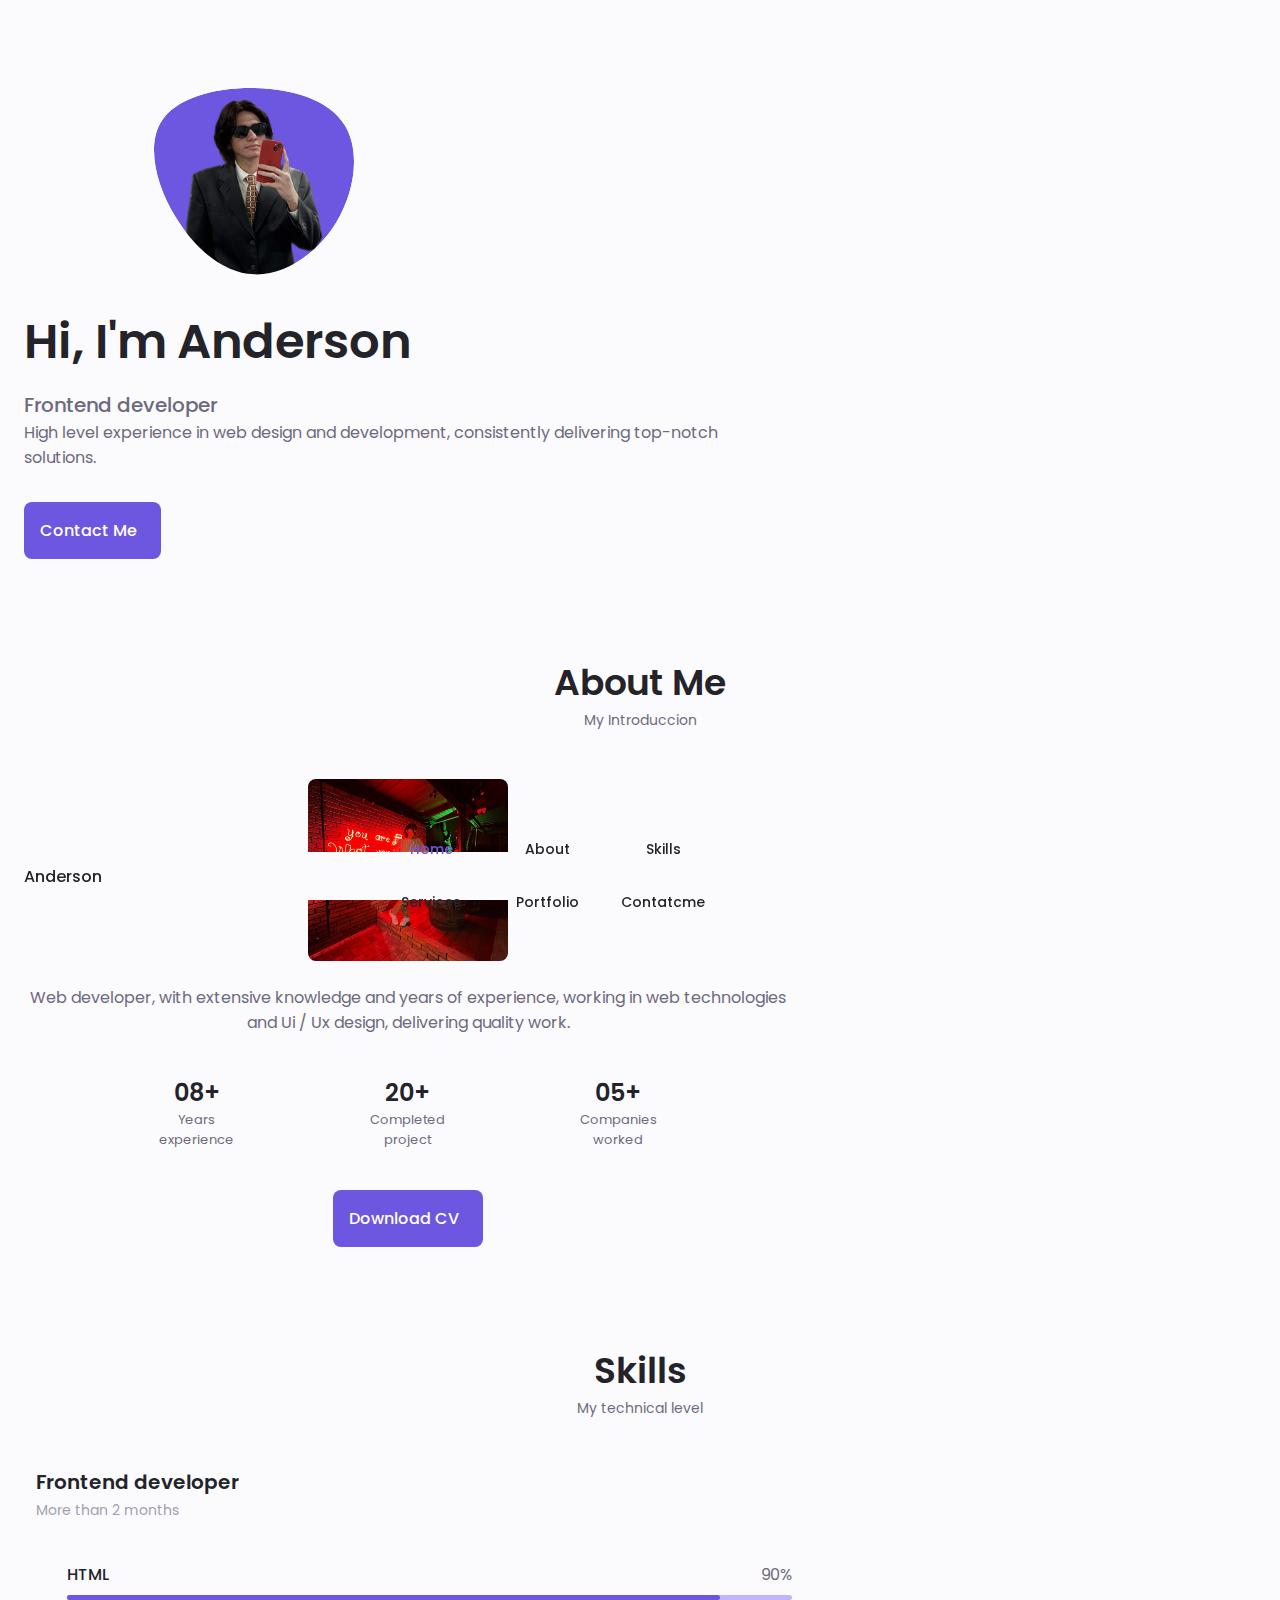
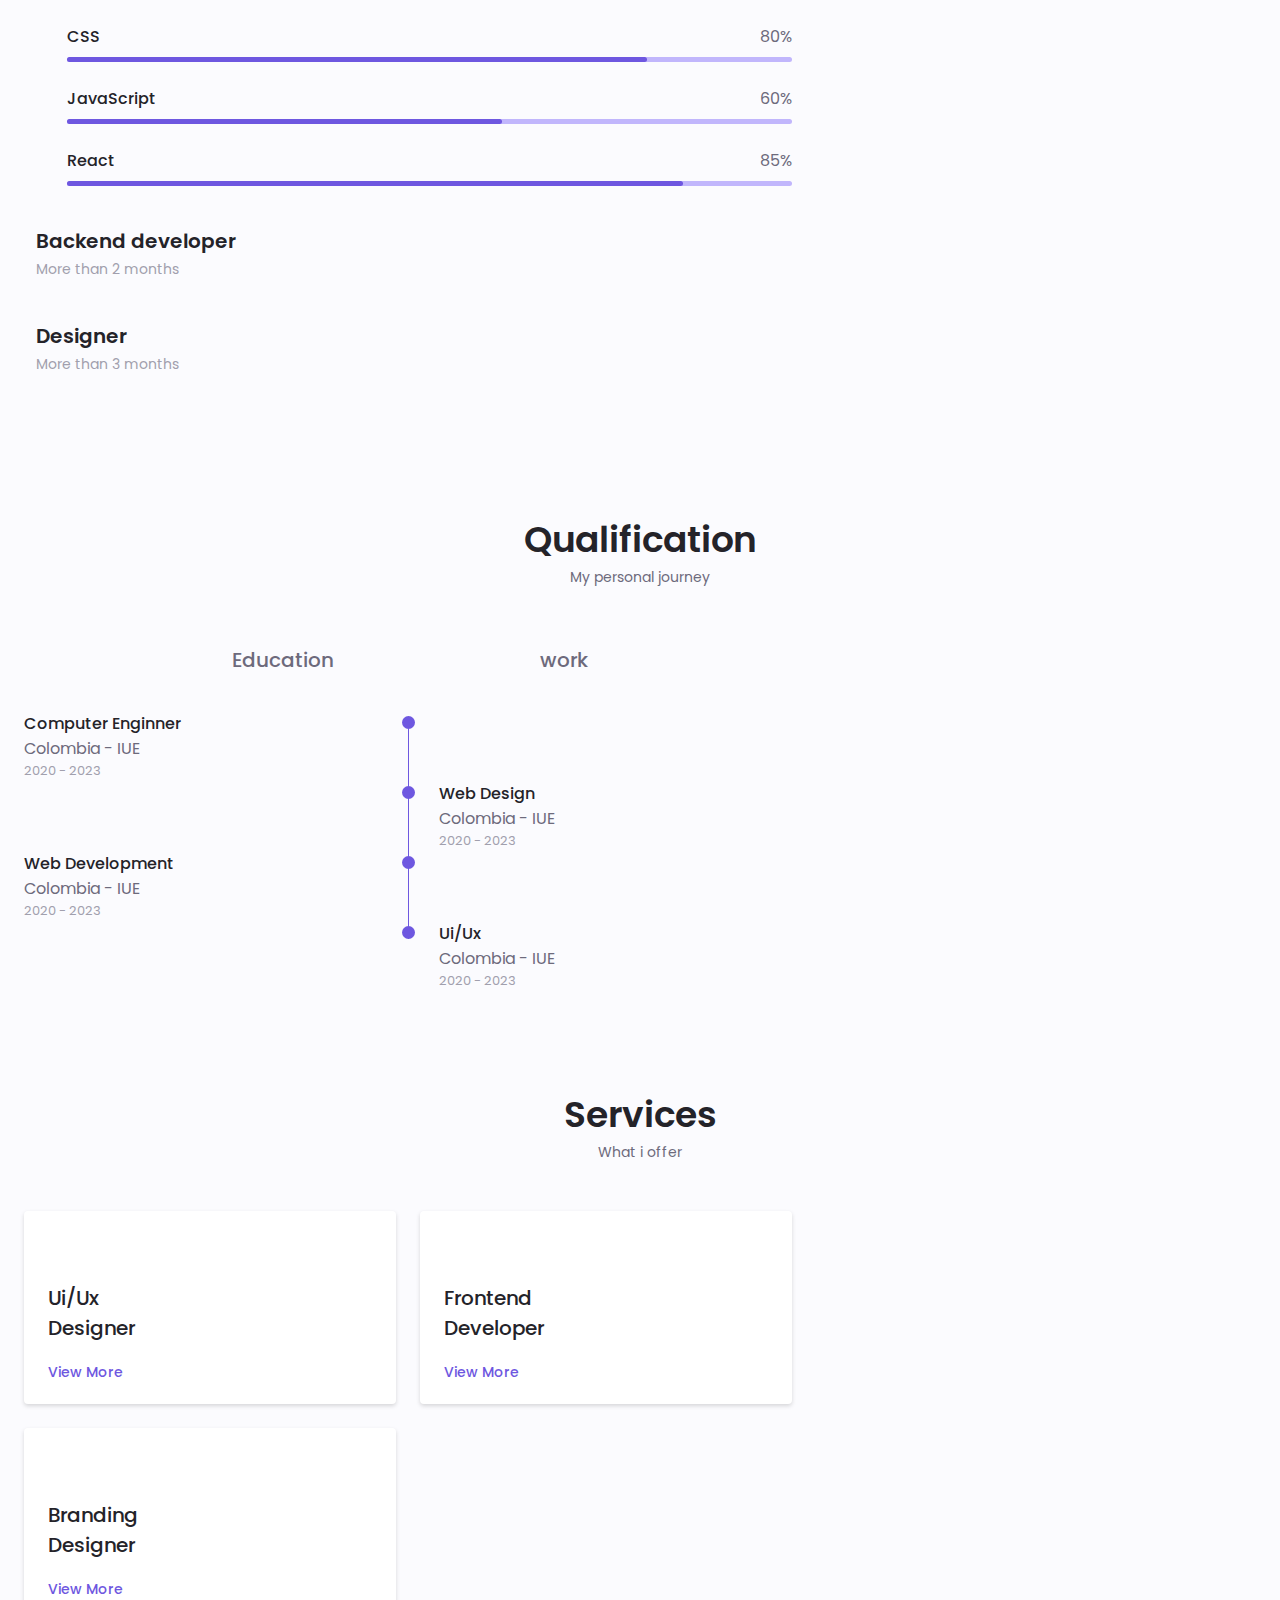
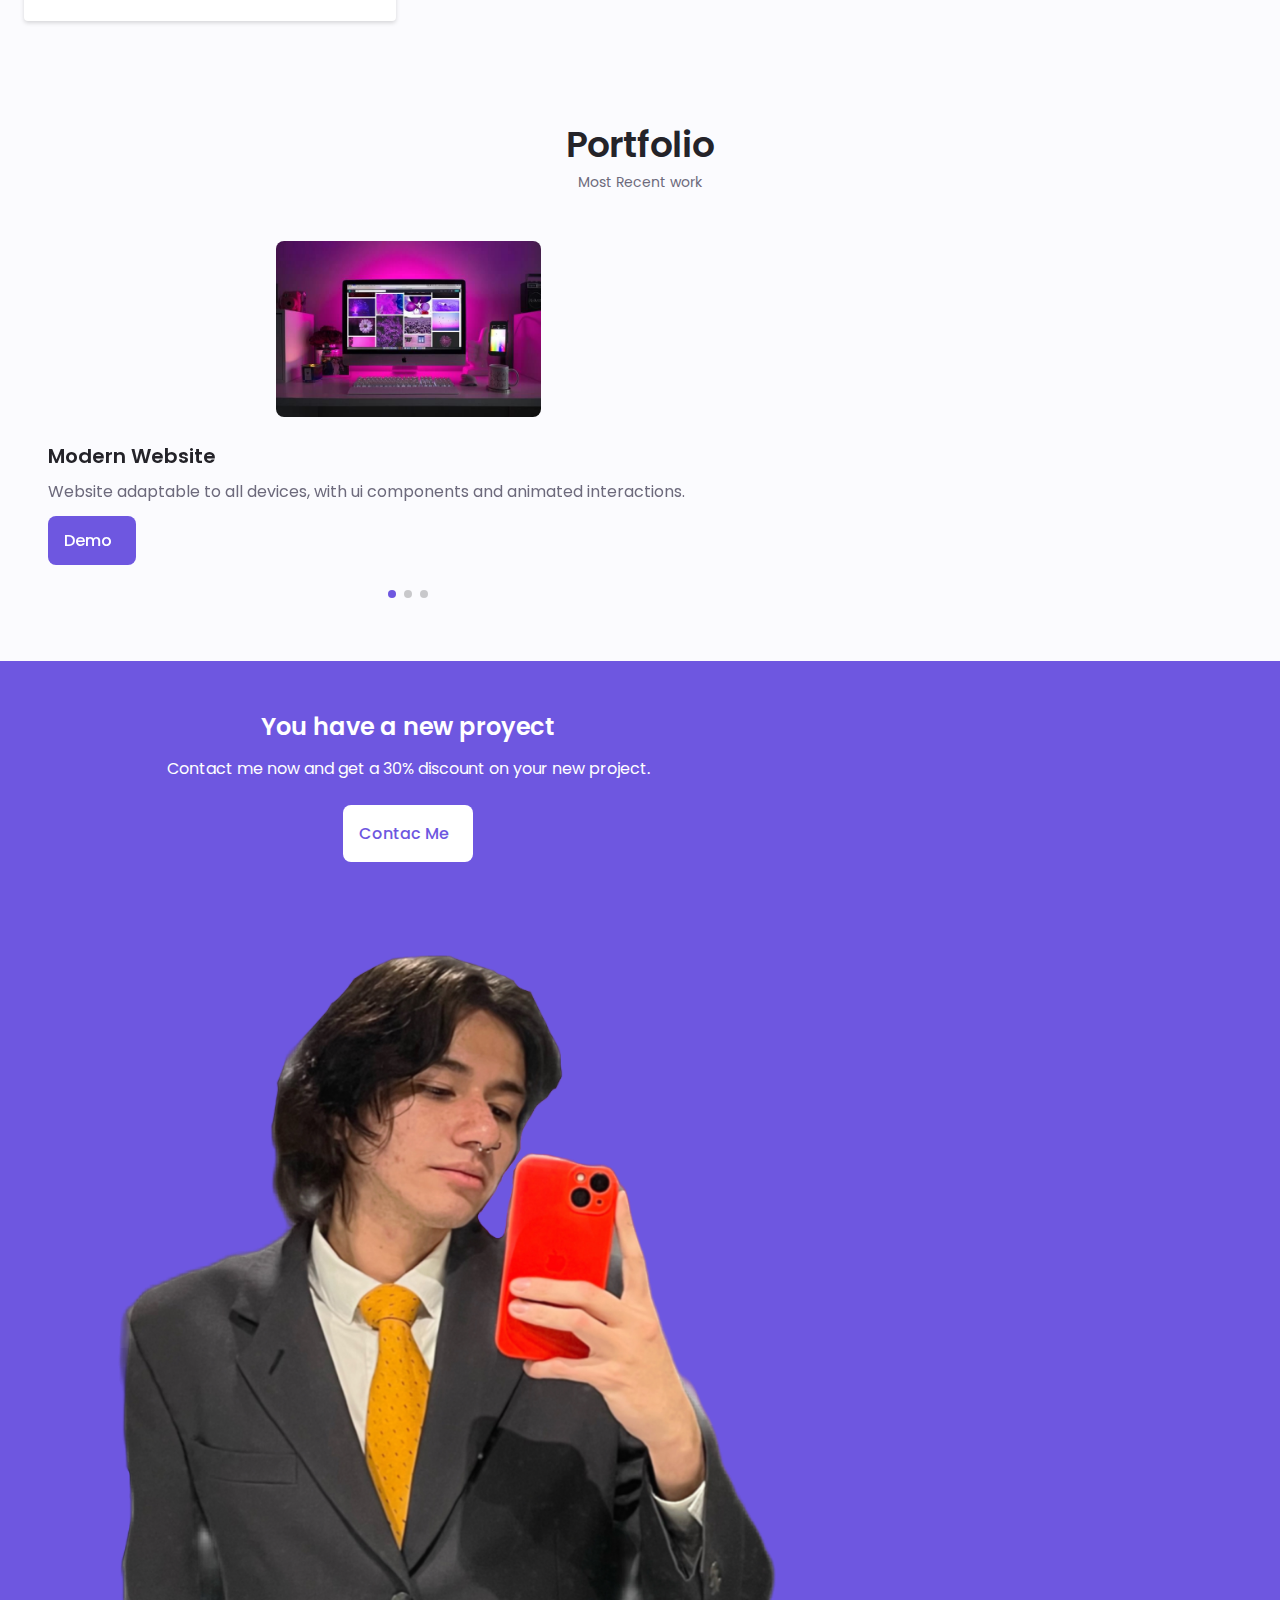
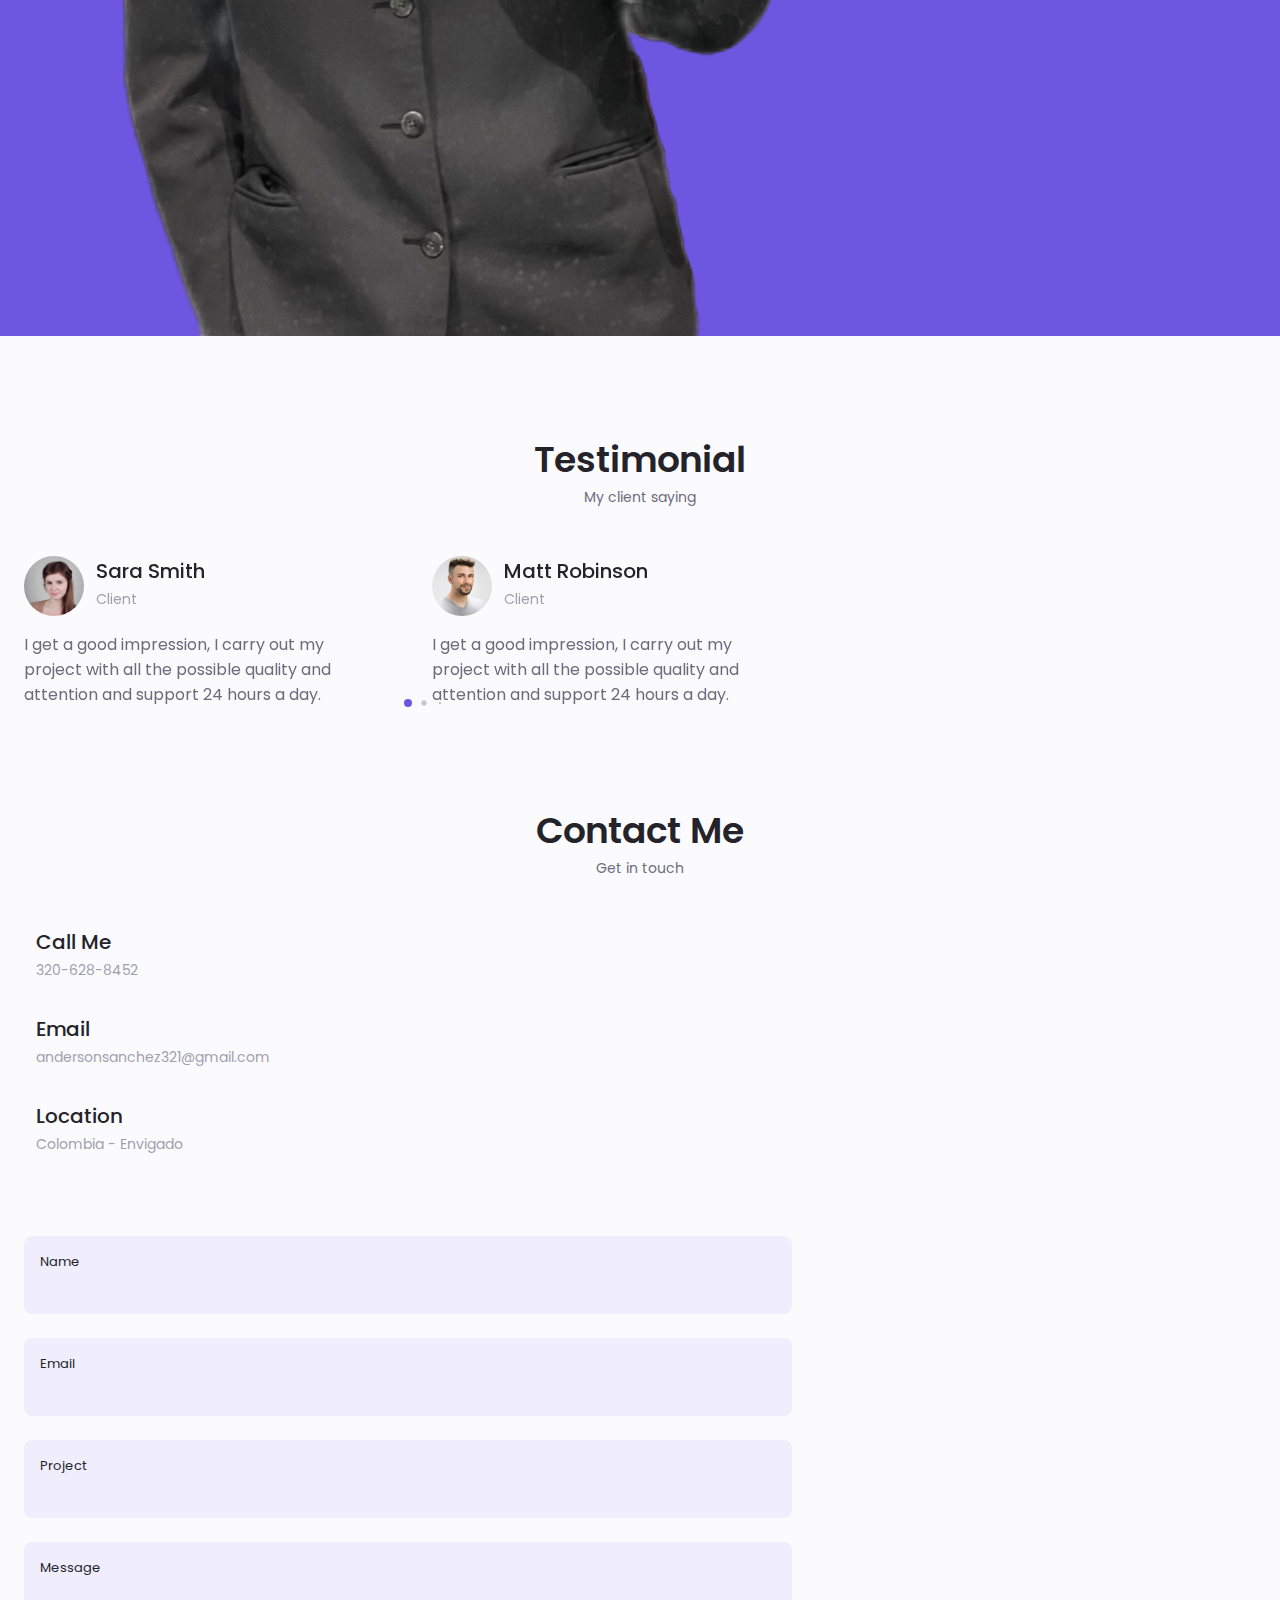
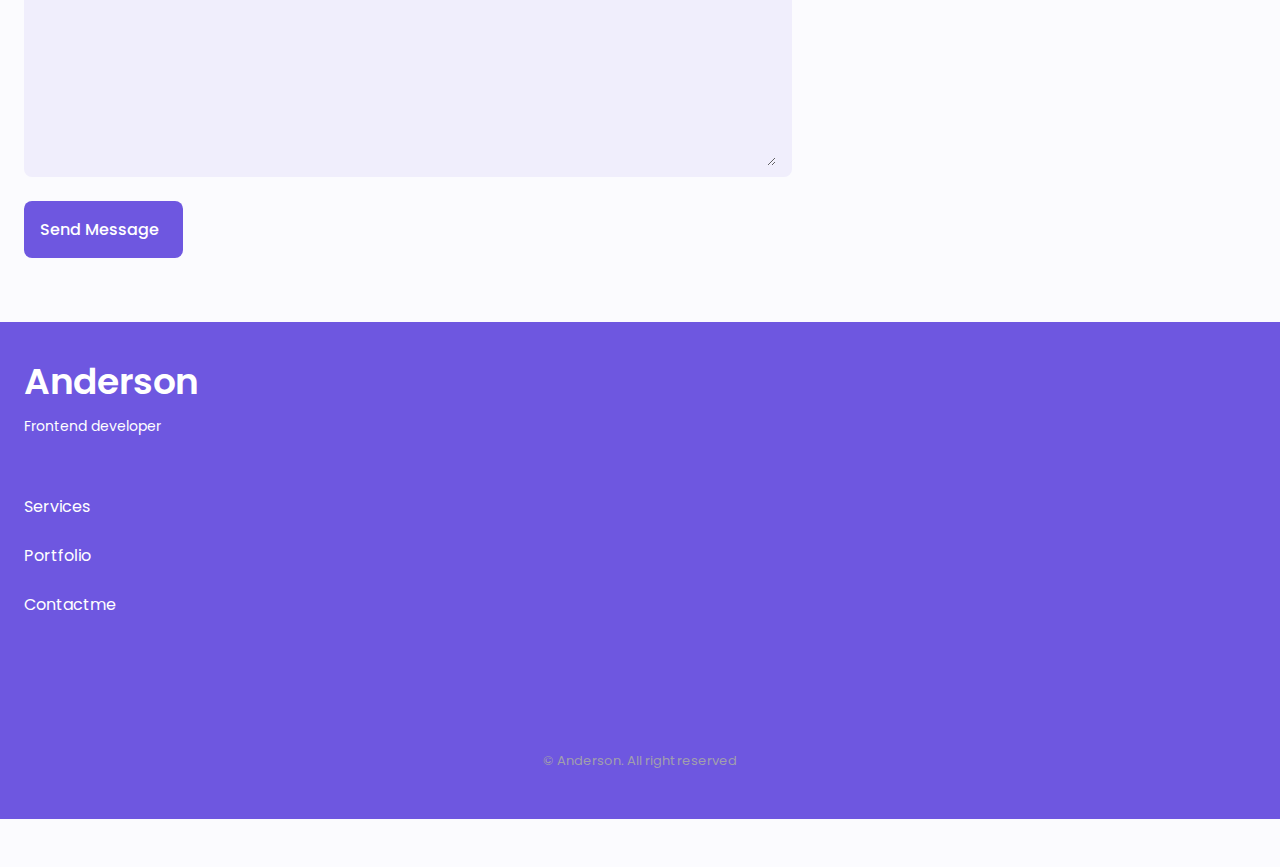
==== index.html @ c68b938e "Commit footer, scroll sections, background header" ====
<!DOCTYPE html>
    <html lang="en">
    <head>
        <meta charset="UTF-8">
        <meta name="viewport" content="width=device-width, initial-scale=1.0">

        <!--==================== UNICONS ====================-->
        <link rel="stylesheet" href="https://unicons.iconscout.com/release/v4.0.8/css/line.css">
        
        <!--==================== SWIPER CSS ====================-->
        <link rel="stylesheet" href="assets/css/swiper-bundle.min.css">
        
        <!--==================== CSS ====================-->
        <link rel="stylesheet" href="assets/css/styles.css">
 
        <title>Responsive Portfolio Website</title>
    </head>
    <body>
        <!--==================== HEADER ====================-->
        <header class="header" id="header">
             <nav class="nav container">
                <a href="#" class="nav__logo">Anderson</a>

                <div class="nav__menu" id="nav-menu">
                    <ul class="nav__list grid">
                        <li class="nav__item">
                            <a href="#home" class="nav__link active-link">
                                <i class="uil uil-estate nav__icon"></i> Home
                            </a>
                        </li>
                        <li class="nav__item">
                            <a href="#about" class="nav__link"> 
                                <i class="uil uil-user nav__icon"></i>About 
                            </a>
                        </li>
                        <li class="nav__item">
                            <a href="#skills" class="nav__link">
                                <i class="uil uil-file-alt nav__icon"></i>Skills
                            </a>
                        </li>
                        <li class="nav__item">
                            <a href="#services" class="nav__link">
                                <i class="uil uil-briefcase-alt nav__icon"></i>Services
                            </a>
                        </li>
                        <li class="nav__item">
                            <a href="#portfolio" class="nav__link">
                                <i class="uil uil-scenery nav__icon"></i> Portfolio 
                            </a>
                        </li>
                        <li class="nav__item">
                            <a href="#contact" class="nav__link">
                                <i class="uil uil-message nav__icon "></i> Contatcme
                            </a>
                        </li> 

                    </ul>
                    <i class="uil uil-times nav__close" id="nav-close"></i>
                </div>

                <div class="nav__btns">
                    <div class="nav__toggle" id="nav-toggle">
                        <i class="uil uil-apps"></i>
                    </div>
                </div>
             </nav>
        </header>

        <!--==================== MAIN ====================-->
        <main class="main">
            <!--==================== HOME ====================-->
            <section class="home section" id="home">
                <div class="home__container container grid">
                    <div class="home__content grid">
                        <div class="home__social">  
                            <a href="https://www.linkedin.com/" target="_blank" class="home__social-icon">
                                <i class="uil uil-linkedin-alt"></i>
                            </a>

                            <a href="https://dribbble.com/" target="_blank" class="home__social-icon">
                                <i class="uil uil-dribbble"></i>
                            </a>

                            <a href="https://github.com/" target="_blank" class="home__social-icon">
                                <i class="uil uil-github-alt"></i>
                            </a>

                        </div>

                        <div class="home__img">
                            <svg class="home__blob" viewBox="0 0 200 187" xmlns="http://www.w3.org/2000/svg" xmlns:xlink="http://www.w3.org/1999/xlink">
                                <mask id="mask0" mask-type="alpha">
                                    <path d="M190.312 36.4879C206.582 62.1187 201.309 102.826 182.328 134.186C163.346 165.547 
                                    130.807 187.559 100.226 186.353C69.6454 185.297 41.0228 161.023 21.7403 129.362C2.45775 
                                    97.8511 -7.48481 59.1033 6.67581 34.5279C20.9871 10.1032 59.7028 -0.149132 97.9666 
                                    0.00163737C136.23 0.303176 174.193 10.857 190.312 36.4879Z"/>
                                </mask>
                                <g mask="url(#mask0)">
                                    <path d="M190.312 36.4879C206.582 62.1187 201.309 102.826 182.328 134.186C163.346 
                                    165.547 130.807 187.559 100.226 186.353C69.6454 185.297 41.0228 161.023 21.7403 
                                    129.362C2.45775 97.8511 -7.48481 59.1033 6.67581 34.5279C20.9871 10.1032 59.7028 
                                    -0.149132 97.9666 0.00163737C136.23 0.303176 174.193 10.857 190.312 36.4879Z"/>
                                    <image class="home__blob-img" x= 20 y=-2 xlink:href="assets/img/perfil.png"/>
                                </g>
                            </svg> 
                        </div>
 
                        <div class="home__data">
                            <h1 class="home__title">Hi, I'm Anderson</h1>
                            <h3 class="home__subtitle">Frontend developer</h3>
                            <p class="home__description">High level experience in web design and development, 
                                consistently delivering top-notch solutions. </p>
                                <a href="#contact" class="button button--flex">
                                    Contact Me <i class="uil uil-message button__icon"></i>
                                </a>
                        </div>
                    </div>

                    <div class="home__scroll">
                        <a href="" class="home__scroll-button button--flex">
                            <i class="uil uil-mouse-alt home__scroll-mouse"></i>
                            <span class="home__scroll-name">Scroll down</span>
                            <i class="uil uil-arrow-down home__scroll-arrow"></i>
                        </a>
                    </div>

                </div>
            </section>

            <!--==================== ABOUT ====================-->
            <section class="about section" id="about">
                <h2 class="section__title">About Me</h2>
                <span class="section__subtitle">My Introduccion</span>

                <div class="about__container container grid">
                    <img src="assets/img/About.png" alt="" class="about__img">
                    <div class="about__data">
                        <p class="about__description">Web developer, with extensive knowledge and years of experience, 
                            working in web technologies and Ui / Ux design, delivering quality work.</p>

                           <div class="about__info">
                            <div>
                                <span class="about__info-title">08+</span>
                                <span class="about__info-name">Years <br> experience</span>
                            </div>

                            <div>
                                <span class="about__info-title">20+</span>
                                <span class="about__info-name">Completed <br> project</span>
                            </div>
 
                            <div>
                                <span class="about__info-title">05+</span>
                                <span class="about__info-name">Companies <br> worked</span>
                            </div>
                           </div> 
                           <div class="about__buttons">
                            <a download="" href="assets/pdf/Curriculum Vitae (Community).pdf" class="button button--flex">
                                Download CV <i class="uil uil-download-alt button__icon"></i>
                            </a>
                           </div>
                    </div>

                </div>
            </section>

            <!--==================== SKILLS ====================-->
            <section class="skills section" id="skills">
                <h2 class="section__title">Skills</h2>
                <span class="section__subtitle">My technical level</span>
                <div class="skills__container container grid">
                    <div>
                        
                        <!--==================== SKILLS 1 ====================-->
                        <div class="skills__content skills__open">
                            <div class="skills__header">
                                <i class="uil uil-brackets-curly skills__icon"></i>

                                <div>
                                    <h1 class="skills__title">Frontend developer</h1>
                                    <span class="skills__subtitle">More than 2 months</span>
                                </div>

                                <i class="uil uil-angle-down skills__arrow"></i>
                            </div>

                            <div class="skills__list grid">
                                <div class="skills__data">
                                    <div class="skills__titles">
                                        <h3 class="skills__name">HTML</h3>
                                        <span class="skills__number">90%</span>
                                    </div>
                                    <div class="skills__bar">
                                        <span class="skills__percentage skills__html"></span>
                                    </div>
                                </div>

                                <div class="skills__data">
                                    <div class="skills__titles">
                                        <h3 class="skills__name">CSS</h3>
                                        <span class="skills__number">80%</span>
                                    </div>
                                    <div class="skills__bar">
                                        <span class="skills__percentage skills__css"></span>
                                    </div>
                                </div>

                                <div class="skills__data">
                                    <div class="skills__titles">
                                        <h3 class="skills__name">JavaScript</h3>
                                        <span class="skills__number">60%</span>
                                    </div>
                                    <div class="skills__bar">
                                        <span class="skills__percentage skills__js"></span>
                                    </div>
                                </div>

                                <div class="skills__data">
                                    <div class="skills__titles">
                                        <h3 class="skills__name">React</h3>
                                        <span class="skills__number">85%</span>
                                    </div>
                                    <div class="skills__bar">
                                        <span class="skills__percentage skills__react"></span>
                                    </div>
                                </div>
                            </div>
                        </div>
                        <!--==================== SKILLS 2 ====================-->
                        <div class="skills__content skills__close">
                            <div class="skills__header">
                                <i class="uil uil-server-network skills__icon"></i>

                                <div>
                                    <h1 class="skills__title">Backend developer</h1>
                                    <span class="skills__subtitle">More than 2 months</span>
                                </div>

                                <i class="uil uil-angle-down skills__arrow"></i>
                            </div>

                            <div class="skills__list grid">
                                <div class="skills__data">
                                    <div class="skills__titles">
                                        <h3 class="skills__name">PHP</h3>
                                        <span class="skills__number">80%</span>
                                    </div>
                                    <div class="skills__bar">
                                        <span class="skills__percentage skills__php"></span>
                                    </div>
                                </div>

                                <div class="skills__data">
                                    <div class="skills__titles">
                                        <h3 class="skills__name">Node Js</h3>
                                        <span class="skills__number">70%</span>
                                    </div>
                                    <div class="skills__bar">
                                        <span class="skills__percentage skills__node"></span>
                                    </div>
                                </div>

                                <div class="skills__data">
                                    <div class="skills__titles">
                                        <h3 class="skills__name">Firebase</h3>
                                        <span class="skills__number">90%</span>
                                    </div>
                                    <div class="skills__bar">
                                        <span class="skills__percentage skills__firebase"></span>
                                    </div>
                                </div>

                                <div class="skills__data">
                                    <div class="skills__titles">
                                        <h3 class="skills__name">Python</h3>
                                        <span class="skills__number">75%</span>
                                    </div>
                                    <div class="skills__bar">
                                        <span class="skills__percentage skills__python"></span>
                                    </div>
                                </div>
                            </div>
                        </div>
                    </div>

                    <div>  
                        <!--==================== SKILLS 3 ====================-->
                        <div class="skills__content skills__close">
                            <div class="skills__header">
                                <i class="uil uil-swatchbook skills__icon"></i>

                                <div>
                                    <h1 class="skills__title">Designer</h1>
                                    <span class="skills__subtitle">More than 3 months</span>
                                </div>

                                <i class="uil uil-angle-down skills__arrow"></i>
                            </div>

                            <div class="skills__list grid">
                                <div class="skills__data">
                                    <div class="skills__titles">
                                        <h3 class="skills__name">Figma</h3>
                                        <span class="skills__number">90%</span>
                                    </div>
                                    <div class="skills__bar">
                                        <span class="skills__percentage skills__figma"></span>
                                    </div>
                                </div>

                                <div class="skills__data">
                                    <div class="skills__titles">
                                        <h3 class="skills__name">Sketch</h3>
                                        <span class="skills__number">85%</span>
                                    </div>
                                    <div class="skills__bar">
                                        <span class="skills__percentage skills__sketch"></span>
                                    </div>
                                </div>

                                <div class="skills__data">
                                    <div class="skills__titles">
                                        <h3 class="skills__name">Photoshop</h3>
                                        <span class="skills__number">78%</span>
                                    </div>
                                    <div class="skills__bar">
                                        <span class="skills__percentage skills__photoshop"></span>
                                    </div>
                                </div>
                            </div>
                        </div>
                    </div>
                </div>
            </section>

            <!--==================== QUALIFICATION ====================-->
            <section class="qualification section">
                    <h2 class="section__title">Qualification</h2>
                    <span class="section__subtitle">My personal journey</span>

                    <div class="qualification__container container">
                        <div class="qualification__tabs">
                            <div class="qualification__button button--felx qualification__active" data-target="#education">
                                <i class="uil uil-graduation-cap qualification__icon"></i>
                                Education
                            </div>

                            <div class="qualification__button button--felx" data-target="#work">
                                <i class="uil uil-briefcase-alt qualification__icon"></i>
                                work
                            </div>
                        </div>

                        <div class="qualification__sections">
                            <!--==================== QUALIFICATION CONTENT 1 ====================-->
                            <div class="qualification__content qualification__active" data-content id="education">
                                <!--==================== QUALIFICATION 1 ====================-->
                                <div class="qualification__data">
                                    <div>
                                        <h3 class="qualification__title">Computer Enginner</h3>
                                        <span class="qualification__subtitle">Colombia - IUE</span>
                                        <div class="qualification__calendar">
                                            <i class="uil uil-calendar-alt"></i>
                                            2020 - 2023
                                        </div>
                                    </div>

                                    <div>
                                        <span class="qualification__rounder"></span>
                                        <span class="qualification__line"></span>
                                    </div>
                                </div>
                                <!--==================== QUALIFICATION 2 ====================-->
                                <div class="qualification__data">
                                    <div></div>

                                    <div>
                                        <span class="qualification__rounder"></span>
                                        <span class="qualification__line"></span>
                                    </div>

                                    <div>
                                        <h3 class="qualification__title">Web Design</h3>
                                        <span class="qualification__subtitle">Colombia - IUE</span>
                                        <div class="qualification__calendar">
                                            <i class="uil uil-calendar-alt"></i>
                                            2020 - 2023
                                        </div>
                                    </div>


                                </div>
                                <!--==================== QUALIFICATION 3 ====================-->
                                <div class="qualification__data">
                                    <div>
                                        <h3 class="qualification__title">Web Development</h3>
                                        <span class="qualification__subtitle">Colombia - IUE</span>
                                        <div class="qualification__calendar">
                                            <i class="uil uil-calendar-alt"></i>
                                            2020 - 2023
                                        </div>
                                    </div>

                                    <div>
                                        <span class="qualification__rounder"></span>
                                        <span class="qualification__line"></span>
                                    </div>
                                </div>
                                <!--==================== QUALIFICATION 4 ====================-->
                                <div class="qualification__data">
                                    <div></div>

                                    <div>
                                        <span class="qualification__rounder"></span>
                                        <!-- <span class="qualification__line"></span> -->
                                    </div>

                                    <div>
                                        <h3 class="qualification__title">Ui/Ux</h3>
                                        <span class="qualification__subtitle">Colombia - IUE</span>
                                        <div class="qualification__calendar">
                                            <i class="uil uil-calendar-alt"></i>
                                            2020 - 2023
                                        </div>
                                    </div>

                                    
                                </div>
                            </div>

                            <!--==================== QUALIFICATION CONTENT 2 ====================-->
                            <div class="qualification__content" data-content id="work">
                                <!--==================== QUALIFICATION 1 ====================-->
                                <div class="qualification__data">
                                    <div>
                                        <h3 class="qualification__title">Software Enginner</h3>
                                        <span class="qualification__subtitle">Colombia - IUE</span>
                                        <div class="qualification__calendar">
                                            <i class="uil uil-calendar-alt"></i>
                                            2024 - 2025
                                        </div>
                                    </div>

                                    <div>
                                        <span class="qualification__rounder"></span>
                                        <span class="qualification__line"></span>
                                    </div>
                                </div>
                                <!--==================== QUALIFICATION 2 ====================-->
                                <div class="qualification__data">
                                    <div></div>

                                    <div>
                                        <span class="qualification__rounder"></span>
                                        <span class="qualification__line"></span>
                                    </div>

                                    <div>
                                        <h3 class="qualification__title">Frontend Developer</h3>
                                        <span class="qualification__subtitle">Apple Inc - Italy</span>
                                        <div class="qualification__calendar">
                                            <i class="uil uil-calendar-alt"></i>
                                            2025 - 2027
                                        </div>
                                    </div>


                                </div>
                                <!--==================== QUALIFICATION 3 ====================-->
                                <div class="qualification__data">
                                    <div>
                                        <h3 class="qualification__title">Ui Designer</h3>
                                        <span class="qualification__subtitle">Figma - Spain</span>
                                        <div class="qualification__calendar">
                                            <i class="uil uil-calendar-alt"></i>
                                            2020 - 2023
                                        </div>
                                    </div>

                                    <div>
                                        <span class="qualification__rounder"></span>
                                        <!-- <span class="qualification__line"></span> -->
                                    </div>
                                </div>
                            </div>
                        </div>
                    </div>
            </section>

            <!--==================== SERVICES ====================-->
            <section class="services section" id="services">
                <h2 class="section__title">Services</h2>
                <span class="section__subtitle">What i offer</span>

                <div class="services__container container grid">
                     <!--==================== SERVICES 1 ====================-->
                    <div class="services__content">
                        <div>
                        <i class="uil uil-web-grid services__icon"></i>
                        <h3 class="services__title">Ui/Ux <br> Designer </h3>
                        </div>
                    
                        <span class="button button--flex button--small button--link services__button">
                        View More
                        <i class="uil uil-arrow-right button__icon"></i>
                        </span>

                        <div class="services__modal">
                            <div class="services__modal-content">
                                <h4 class="services__modal-title">Ui/ux <br> Designer</h4>
                                <i class="uil uil-times services__modal-close"></i>

                                <ul class="services__modal-services grid">
                                    <li class="services__modal-service">
                                        <i class="uil uil-check-circle services__modal-icon"></i>
                                        <p>I develop the user interface.</p>
                                    </li>
                                </ul>
                            <ul class="services__modal-services grid">
                                <li class="services__modal-service">
                                    <i class="uil uil-check-circle services__modal-icon"></i>
                                    <p>Web page development.</p>
                                </li>
                            </ul>
                            <ul class="services__modal-services grid">
                                <li class="services__modal-service">
                                    <i class="uil uil-check-circle services__modal-icon"></i>
                                    <p>I create ux element interactions.</p>
                                </li>
                            </ul>
                                <ul class="services__modal-services grid">
                                    <li class="services__modal-service">
                                        <i class="uil uil-check-circle services__modal-icon"></i>
                                        <p>I position your company brand.</p>
                                     </li>
                                </ul>
                            </div>
                        </div>
                    </div>

                    <!--==================== SERVICES 2 ====================-->
                    <div class="services__content">
                        <div>
                            <i class="uil uil-arrow services__icon"></i>
                        <h3 class="services__title">Frontend <br> Developer </h3>
                        </div>
                    
                        <span class="button button--flex button--small button--link services__button">
                        View More
                        <i class="uil uil-arrow-right button__icon"></i>
                        </span>

                        <div class="services__modal">
                            <div class="services__modal-content">
                                <h4 class="services__modal-title">Frontend <br> Developer </h4>
                                <i class="uil uil-times services__modal-close"></i>

                                <ul class="services__modal-services grid">
                                    <li class="services__modal-service">
                                        <i class="uil uil-check-circle services__modal-icon"></i>
                                        <p>I develop the user interface.</p>
                                    </li>
                                </ul>
                            <ul class="services__modal-services grid">
                                <li class="services__modal-service">
                                    <i class="uil uil-check-circle services__modal-icon"></i>
                                    <p>Web page development.</p>
                                </li>
                            </ul>
                            <ul class="services__modal-services grid">
                                <li class="services__modal-service">
                                    <i class="uil uil-check-circle services__modal-icon"></i>
                                    <p>I create ux element interactions.</p>
                                </li>
                            </ul>
                                <ul class="services__modal-services grid">
                                    <li class="services__modal-service">
                                        <i class="uil uil-check-circle services__modal-icon"></i>
                                        <p>I position your company brand.</p>
                                     </li>
                                </ul>
                            </div>
                        </div>
                    </div>


                    <!--==================== SERVICES 3 ====================-->
                    <div class="services__content">
                        <div>
                            <i class="uil uil-pen services__icon"></i>
                        <h3 class="services__title">Branding <br> Designer </h3>
                        </div>
                    
                        <span class="button button--flex button--small button--link services__button">
                        View More
                        <i class="uil uil-arrow-right button__icon"></i>
                        </span>

                        <div class="services__modal">
                            <div class="services__modal-content">
                                <h4 class="services__modal-title">Branding <br> Designer </h4>
                                <i class="uil uil-times services__modal-close"></i>

                                <ul class="services__modal-services grid">
                                    <li class="services__modal-service">
                                        <i class="uil uil-check-circle services__modal-icon"></i>
                                        <p>I develop the user interface.</p>
                                    </li>
                                </ul>
                            <ul class="services__modal-services grid">
                                <li class="services__modal-service">
                                    <i class="uil uil-check-circle services__modal-icon"></i>
                                    <p>Web page development.</p>
                                </li>
                            </ul>
                            <ul class="services__modal-services grid">
                                <li class="services__modal-service">
                                    <i class="uil uil-check-circle services__modal-icon"></i>
                                    <p>I create ux element interactions.</p>
                                </li>
                            </ul>
                                <ul class="services__modal-services grid">
                                    <li class="services__modal-service">
                                        <i class="uil uil-check-circle services__modal-icon"></i>
                                        <p>I position your company brand.</p>
                                     </li>
                                </ul>
                            </div>
                        </div>
                    </div>


                </div>
            </section>

            <!--==================== PORTFOLIO ====================-->
            <section class="portfolio section" id="portfolio">
<h2 class="section__title">Portfolio</h2>
                <span class="section__subtitle">Most Recent work</span>

                <div class="portfolio__container container swiper-container">
                    <div class="swiper-wrapper">
                          <!--==================== PORTFOLIO 1 ====================-->
                        <div class="portfolio__content grid swiper-slide">
                            <img src="assets/img/portfolio1.jpg" alt="" class="portfolio__img">

                            <div class="portfolio__data">
                                <h3 class="portfolio__title">Modern Website</h3>
                                <p class="portfolio__description">Website adaptable to all devices, 
                                    with ui components and animated interactions.</p>
                                    <a href="" class="button button--flex button--small portfolio__button">
                                        Demo 
                                        <i class="uil uil-arrow-right button__icon"></i>
                                    </a>
                            </div>
                        </div>

                        <!--==================== PORTFOLIO 2 ====================-->
                        <div class="portfolio__content grid swiper-slide">
                            <img src="assets/img/portfolio2.jpg" alt="" class="portfolio__img">

                            <div class="portfolio__data">
                                <h3 class="portfolio__title">Brand Design</h3>
                                <p class="portfolio__description">Website adaptable to all devices, 
                                    with ui components and animated interactions.</p>
                                    <a href="" class="button button--flex button--small portfolio__button">
                                        Demo 
                                        <i class="uil uil-arrow-right button__icon"></i>
                                    </a>
                            </div>
                        </div>

                        <!--==================== PORTFOLIO 3 ====================-->
                        <div class="portfolio__content grid swiper-slide">
                            <img src="assets/img/portfolio3.jpg" alt="" class="portfolio__img">

                            <div class="portfolio__data">
                                <h3 class="portfolio__title">Online Store</h3>
                                <p class="portfolio__description">Website adaptable to all devices, 
                                    with ui components and animated interactions.</p>
                                    <a href="" class="button button--flex button--small portfolio__button">
                                        Demo 
                                        <i class="uil uil-arrow-right button__icon"></i>
                                    </a>
                            </div>
                        </div>
                    </div>

                    <!--- Add Arrows --->
                    <div class="swiper-button-next">
                        <i class="uil uil-angle-right-b swiper-portfolio-icon"></i>
                    </div>
                    <div class="swiper-button-prev">
                        <i class="uil uil-angle-left-b swiper-portfolio-icon"></i>
                    </div>

                    
                    <!--- Add Paagination --->
                    <div class="swiper-pagination"></div>


                </div>

            </section>

            <!--==================== PROJECT IN MIND ====================-->
            <section class="project section">
<div class="project__bg">
                    <div class="project__container container grid">
                        <div class="project data">
                            <h2 class="project__title">You have a new proyect</h2>
                            <p class="project__description">Contact me now and get a 30% discount on your new project.</p>
                            <a href="#contact" class="button button--flex button--white">
                                Contac Me
                                <i class="uil uil-message project__icon button__icon"></i>
                            </a>
                        </div>

                        <img src="assets/img/project.png" alt="" class="project">
                    </div>
                </div>
            </section>

            <!--==================== TESTIMONIAL ====================-->
            <section class="testimonial section">
                <h2 class="section__title">Testimonial</h2>
                <span class="section__subtitle">My client saying</span>

                <div class="testimonial__container container swiper-container">
                    <div class="swiper-wrapper">
                         <!--==================== TESTIMONIAL 1 ====================-->
                        <div class="testimonial__content swiper-slide">
                            <div class="testimonial__data">
                                <div class="testimonial__header">
                                    <img src="assets/img/testimonial1.jpg" alt="" class="testimonial__img">

                                    <div>
                                        <h3 class="testimonial__name">Sara Smith</h3>
                                        <span class="testimonial__client">Client</span>
                                    </div>
                               </div>

                               <div>
                                <i class="uil uil-star testimonial__icon-star"></i>
                                <i class="uil uil-star testimonial__icon-star"></i>
                                <i class="uil uil-star testimonial__icon-star"></i>
                                <i class="uil uil-star testimonial__icon-star"></i>
                                <i class="uil uil-star testimonial__icon-star"></i>
                               </div>
                            </div>
                            <p class="testimonial__description">I get a good impression, I carry out my project with all 
                                the possible quality and attention and support 24 hours a day.
                            </p>

                        </div>

                         <!--==================== TESTIMONIAL 2 ====================-->
                         <div class="testimonial__content swiper-slide">
                            <div class="testimonial__data">
                                <div class="testimonial__header">
                                    <img src="assets/img/testimonial2.jpg" alt="" class="testimonial__img">

                                    <div>
                                        <h3 class="testimonial__name">Matt Robinson</h3>
                                        <span class="testimonial__client">Client</span>
                                    </div>
                               </div>

                               <div>
                                <i class="uil uil-star testimonial__icon-star"></i>
                                <i class="uil uil-star testimonial__icon-star"></i>
                                <i class="uil uil-star testimonial__icon-star"></i>
                                <i class="uil uil-star testimonial__icon-star"></i>
                                <i class="uil uil-star testimonial__icon-star"></i>
                               </div>
                            </div>
                            <p class="testimonial__description">I get a good impression, I carry out my project with all 
                                the possible quality and attention and support 24 hours a day.
                            </p>

                        </div>

                         <!--==================== TESTIMONIAL 3 ====================-->
                         <div class="testimonial__content swiper-slide">
                            <div class="testimonial__data">
                                <div class="testimonial__header">
                                    <img src="assets/img/testimonial3.jpg" alt="" class="testimonial__img">

                                    <div>
                                        <h3 class="testimonial__name">Raul Harris</h3>
                                        <span class="testimonial__client">Client</span>
                                    </div>
                               </div>

                               <div>
                                <i class="uil uil-star testimonial__icon-star"></i>
                                <i class="uil uil-star testimonial__icon-star"></i>
                                <i class="uil uil-star testimonial__icon-star"></i>
                                <i class="uil uil-star testimonial__icon-star"></i>
                                <i class="uil uil-star testimonial__icon-star"></i>
                               </div>
                            </div>
                            <p class="testimonial__description">I get a good impression, I carry out my project with all 
                                the possible quality and attention and support 24 hours a day.
                            </p>

                        </div>
                    </div>

                    <!---- Add Pagination ---->
                    <div class="swiper-pagination swiper-pagination-testimonial"></div>
                </div>
            </section>

            <!--==================== CONTACT ME ====================-->
            <section class="contact section" id="contact">
<h2 class="section__title">Contact Me</h2>
                <span class="section__subtitle">Get in touch</span>

                <div class="contact__container container grid">
                    <div>
                        <div class="contact__information">
                            <i class="uil uil-phone contact__icon"></i>

                            <div>
                                <h3 class="contact__title">Call Me</h3>
                                <span class="contact__subtitle">320-628-8452</span>
                            </div>
                        </div>

                        <div class="contact__information">
                            <i class="uil uil-envelope contact__icon"></i>

                            <div>
                                <h3 class="contact__title">Email</h3>
                                <span class="contact__subtitle">andersonsanchez321@gmail.com</span>
                            </div>
                        </div>

                        <div class="contact__information">
                            <i class="uil uil-map-marker contact__icon"></i>

                            <div>
                                <h3 class="contact__title">Location</h3>
                                <span class="contact__subtitle">Colombia - Envigado</span>
                            </div>
                        </div>
                    </div>


                    <form action="" class="contact__form grid">
                        <div class="contact__inputs grid">
                            <div class="contact__content">
                                <label for="" class="contact__label">Name</label>
                                <input type="text" class="contact__input">
                            </div>
                            <div class="contact__content">
                                <label for="" class="contact__label">Email</label>
                                <input type="email" class="contact__input">
                            </div>
                        </div>

                        <div class="contact__content">
                            <label for="" class="contact__label">Project</label>
                            <input type="text" class="contact__input">
                        </div>

                        <div class="contact__content">
                            <label for="" class="contact__label">Message</label>
                            <textarea name="" id="" cols="0" rows="7" class="contact__input"></textarea>
                        </div>

                        <div>
                            <a href="" class="button button--flex">
                                Send Message
                                <i class="uil uil-message button__icon"></i>
                            </a>
                        </div>

                    </form>
                </div>
            </section>
        </main>

        <!--==================== FOOTER ====================-->
        <footer class="footer">
           <div class="footer__bg">
            <div class="footer__container container grid">
                <div>
                    <h1 class="footer__title">Anderson</h1>
                    <span class="footer__subtitle">Frontend developer</span>
                </div>

                <ul class="footer__links">
                    <li>
                        <a href="#services" class="footer__link">Services</a>
                    </li>
                    <li>
                        <a href="#portfolio" class="footer__link">Portfolio</a>
                    </li>
                    <li>
                        <a href="#contact" class="footer__link">Contactme</a>
                    </li>
                </ul>

                <div class="footer__socials">
                    <a href="https://www.facebook.com/" target="_blank" class="footer__social">
                        <i class="uil uil-facebook-f"></i>
                    </a>

                    <a href="https://www.instagram.com/" target="_blank" class="footer__social">
                        <i class="uil uil-instagram"></i>
                    </a>

                    <a href="https://twitter.com/" target="_blank" class="footer__social">
                        <i class="uil uil-twitter-alt"></i>
                    </a>
                </div>
            </div>

            <p class="footer__copy">&#169; Anderson. All right reserved</p>
           </div>
        </footer>
        
        <!--==================== SCROLL TOP ====================-->
        
        <a href="#" class="scrollup" id="scroll-up">
            <i class="uil uil-arrow-up scrollup__icon"></i>
        </a>

        <!--==================== SWIPER JS ====================-->
        <script src="assets/js/swiper-bundle.min.js"></script>

        <!--==================== MAIN JS ====================-->
        <script src="assets/js/main.js"></script>
    </body>
</html>
---- assets/css/styles.css ----
/*==================== GOOGLE FONTS ====================*/
@import url('https://fonts.googleapis.com/css2?family=Poppins:wght@400;500;600&display=swap');


/*==================== VARIABLES CSS ====================*/
:root {
    --header-height: 3rem;

    /*========== Colors ==========*/
    /* Change favorite color */
    --hue-color: 250; /*Purple 250 - Green 142 - Blue 230 - Pink 340*/

    /* HSL color mode */
    --first-color: hsl(var(--hue-color), 69%, 61%);
    --first-color-second: hsl(var(--hue-color), 69%, 61%);
    --first-color-alt: hsl(var(--hue-color), 57%, 53%);
    --first-color-lighter: hsl(var(--hue-color), 92%, 85%);
    --title-color: hsl(var(--hue-color), 8%, 15%);
    --text-color: hsl(var(--hue-color), 8%, 45%);
    --text-color-light: hsl(var(--hue-color), 8%, 65%);
    --input-color: hsl(var(--hue-color), 70%, 96%);
    --body-color: hsl(var(--hue-color), 60%, 99%);
    --container-color: #fff;
    --scroll-bar-color: hsl(var(--hue-color), 12%, 90%);
     --scroll-thumb-color: hsl(var(--hue-color), 12%, 80%);

    /*========== Font and typography ==========*/
    --body-font: 'Poppins', sans-serif;

    /* .5rem = 8px, 1rem = 16px, 1.5rem = 24px ... */
    --big-font-size: 2rem;
    --h1-font-size: 1.5rem;
    --h2-font-size: 1.25rem;
    --h3-font-size: 1.125rem;
    --normal-font-size: .938rem;
    --small-font-size: .813rem;
    --smaller-font-size: .75rem;

    /*========== Font weight ==========*/
    --font-medium: 500;
    --font-semi-bold: 600;

    /*========== Margenes Bottom ==========*/
    /* .25rem = 4px, .5rem = 8px, .75rem = 12px ... */
    --mb-0-25: .25rem;
    --mb-0-5: .5rem;
    --mb-0-75: .75rem;
    --mb-1: 1rem;
    --mb-1-5: 1.5rem;
    --mb-2: 2rem;
    --mb-2-5: 2.5rem;
    --mb-3: 3rem;

    /*========== z index ==========*/
    --z-tooltip: 10;
    --z-fixed: 100;
    --z-modal: 1000;
}

/* Font size for large devices */
@media screen and (min-width: 968px) {
    :root {
        --big-font-size: 3rem;
        --h1-font-size: 2.25rem;
        --h2-font-size: 1.5rem;
        --h3-font-size: 1.25rem;
        --normal-font-size: 1rem;
        --small-font-size: .875rem;
        --smaller-font-size: .813rem;
    }
}

/*========== Variables Dark theme ==========*/


/*========== Button Dark/Light ==========*/


/*==================== BASE ====================*/
* {
  box-sizing: border-box;
  padding: 0;
  margin: 0;
}

html {
  scroll-behavior: smooth;
}

body {
  margin: 0 0 var(--header-height) 0;
  font-family: var(--body-font);
  font-size: var(--normal-font-size);
  background-color: var(--body-color);
  color: var(--text-color);
}

h1, h2, h3, h4 {
  color: var(--title-color);
  font-weight: var(--font-semi-bold);
}

ul {
  list-style: none;
}

a {
  text-decoration: none;
}

img {
  max-width: 100%;
  height: auto;
}

/*==================== REUSABLE CSS CLASSES ====================*/
.section {
  padding: 2rem 0 4rem;
}

.section__title {
  font-size: var(--h1-font-size);
  color: var(--title-color);
}

.section__subtitle {
  display: block;
  font-size: var(--small-font-size);
  margin-bottom: var(--mb-3);
}

.section__title, 
.section__subtitle {
  text-align: center;
}

/*==================== LAYOUT ====================*/
.container {
  max-width: 768px;
  margin-left: var(--mb-1-5);
  margin-right: var(--mb-1-5);
}

.grid {
  display: grid;
  gap: 1.5rem;
}

.header {
  width: 100%;
  position: fixed;
  bottom: 0;
  left: 0;
  z-index: var(--z-fixed);
  background-color: var(--body-color);
}

/*==================== NAV ====================*/
.nav
{
    max-width: 968px;
    height: var(--header-height);
    display: flex;
    justify-content: space-between;
    align-items: center;
}

.nav__logo,
.nav__toggle
{
    color: var(--title-color);
    font-weight: var(--font-medium);
}

.nav__logo:hover
{
    color: var(--first-color)
}

.nav__toggle
{
    font-size: 1.1rem;
    cursor: pointer;

}

.nav__toggle:hover
{
    color: var(--first-color);
}

@media screen and (max-width: 767px)
{
    .nav__menu
    {
        position: fixed;
        bottom: -100%;
        left: 0;
        width: 100%;
        background-color: var(--body-color);
        padding: 2rem 1.5rem 4rem;
        box-shadow: 0 -1px 4px rgba(0, 0, 0, .15);
        border-radius: 1.5rem 1.5rem 0 0;
        transition: .3s;
    }
}
.nav__list
{
    grid-template-columns: repeat(3, 1fr);
    gap: 2rem;
}

.nav__link
{
    display: flex;
    flex-direction: column;
    align-items: center;
    font-size: var(--small-font-size);
    color: var(--title-color);
    font-weight: var(--font-medium);
}

.nav__link:hover
{
    color: var(--first-color);
}

.nav__icon
{
    font-size: 1.2rem;
}
.nav__close
{
    position: absolute;
    right: 1.3rem;
    bottom: .5rem;
    font-size: 1.5rem;
    cursor: pointer;
    color: var(--first-color);
}
.nav__close:hover{
    color: var(--first-color-alt);
}
    

/* show menu */
.show-menu
{
  bottom: 0;
}

/* Active link */

.active-link
{
  color: var(--first-color);
}

/* Change background header */

.scroll-header
{
  box-shadow: 0 -1px 4px rgba(0, 0, 0, .15);
}

/*==================== HOME ====================*/
.home__container
{
  gap: 1rem;
}

.home__content
{
  grid-template-columns: .5fr 3fr;
  padding-top: 3.5rem;
  align-items: center;
}

.home__social
{
  display: grid;
  grid-template-columns: max-content;
  row-gap: 1rem;
}

.home__social-icon
{
  font-size: 1.25rem;
  color: var(--first-color)
}

.home__social-icon:hover{
  color: var(--first-color-alt);
}

.home__blob
{
  width: 200px;
  fill: var(--first-color)
}

.home__blob-img
{
  width: 170px;
}

.home__data
{
  grid-column: 1/3;
}

.home__title
{
  font-size: var(--big-font-size);
}
.home__subtitle
{
  font-size: var(--h3-font-size);
  color: var(--text-color);
  font-weight: var(--font-medium);
  margin-top: var(--mb-0-75);
}

.home__description
{
  margin-bottom: var(--mb-2);
}

.home__scroll
{
  display: none;
}

.home__scroll-button
{
  color: var(--first-color);
  transition: .3s;
}

.home__scroll-button:hover
{
  transform: translateY(.25rem);
}

.home__scroll-mouse
{
  font-size: 2rem;
}

.home__scroll-name
{
  font-size: var(--small-font-size);
  color: var(--title-color);
  font-weight: var(--font-medium);
  margin-right: var(--mb-0-25);
}

.home__scroll-arrow
{
  font-size: 1.25rem;
}
/*==================== BUTTONS ====================*/

.button
{
  display: inline-block;
  background-color: var(--first-color);
  color: #fff;
  padding: 1rem;
  border-radius: .5rem;
  font-weight: var(--font-medium);
}

.button:hover
{
  background-color: var(--first-color-alt);
  transform: scale(1.0);
}

.button__icon
{
  font-size: 1.25rem;
  margin-left: var(--mb-0-5);
  transition: .3s;
}

.button--white
{
background-color: #fff;
color: var(--first-color);
}

.button--white:hover
{
  background-color: #fff;
}

.button--flex
{
  display: inline-flex;
  align-items: center;
}

.button--small
{
  padding: .75rem 1rem;
}

.button--link
{
  padding: 0;
  background-color: transparent;
  color: var(--first-color);
}

.button--link:hover
{
  background-color: transparent;
  color: var(--first-color);
}

/*==================== ABOUT ====================*/
.about__img
{
  width: 200px;
  border-radius: .5rem;
  justify-self: center;
  align-self: center;
}

.about__description
{
  text-align: center;
  margin-bottom: var(--mb-2-5);
}

.about__info
{
  display: flex;
  justify-content: space-evenly;
  margin-bottom: var(--mb-2-5);
}

.about__info-title
{
  font-size: var(--h2-font-size);
  font-weight: var(--font-semi-bold);
  color: var(--title-color);
}

.about__info-name
{
  font-size: var(--smaller-font-size)
}

.about__info-title,
.about__info-name
{
display: block;
text-align: center;
}

.about__buttons
{
  display: flex;
  justify-content: center;
}
/*==================== SKILLS ====================*/
.skills__container
{
  row-gap: 0;
}

.skills__header
{
  display: flex;
  align-items: center;
  margin-bottom: var(--mb-2-5);
  cursor: pointer;

}

.skills__icon,
.skills__arrow
{
  font-size: 2rem;
  color: var(--first-color);
}

.skills__icon
{
  margin-right: var(--mb-0-75);
}

.skills__title
{
  font-size: var(--h3-font-size);
}

.skills__subtitle
{
  font-size: var(--small-font-size);
  color: var(--text-color-light);
}

.skills__arrow
{
  margin-left: auto;
  transition: .4s;
}

.skills__list
{
  row-gap: 1.5rem;
  padding-left: 2.7rem;
}

.skills__titles
{
  display: flex;
  justify-content: space-between;
  margin-bottom: var(--mb-0-5);
}

.skills__name
{
  font-size: var(--normal-font-size);
  font-weight: var(--font-medium);
}

.skills__bar,
.skills__percentage
{
  height: 5px;
  border-radius: .25rem;
}

.skills__bar
{
background-color: var(--first-color-lighter);
}

.skills__percentage
{
  display: block;
  background-color: var(--first-color);
}

.skills__html
{
  width: 90%;
}
.skills__css
{
  width: 80%;
}.skills__js
{
  width: 60%;
}
.skills__react
{
  width: 85%;
}

.skills__php
{
  width: 80%;
}
.skills__node
{
  width: 70%;
}
.skills__firebase
{
  width: 90%;
}
.skills__python
{
  width: 75%;
}

.skills__figma
{
  width: 90%;
}
.skills__sketch
{
  width: 85%;
}
.skills__photoshop
{
  width: 78%;
}

.skills__close .skills__list
{
  height: 0;
  overflow: hidden;
}

.skills__open .skills__list
{
  height: max-content;
  margin-bottom: var(--mb-2-5);
}

.skills__open .skills__arrow
{
  transform: rotate(-180deg);
}

/*==================== QUALIFICATION ====================*/
.qualification__tabs
{
  display: flex;
  justify-content: space-evenly;
  margin-bottom: var(--mb-2);
}

.qualification__button
{
  font-size: var(--h3-font-size);
  font-weight: var(--font-medium);
  cursor: pointer;
}

.qualification__button:hover
{
  color: var(--first-color);
}

.qualification__icon
{
  font-size: 1.8rem;
  margin-right: var(--mb-0-25);
}

.qualification__data
{
  display: grid;
  grid-template-columns: 1fr max-content 1fr;
  column-gap: 1.5rem;
}

.qualification__title
{
  font-size: var(--normal-font-size);
  font-weight: var(--font-medium);
}

.qualification__subtitle
{
  display: var(--small-font-size);
  margin-bottom: var(--mb-1);
}

.qualification__calendar
{
  font-size: var(--smaller-font-size);
  color: var(--text-color-light);
}

.qualification__rounder
{
  display: inline-block;
  width: 13px;
  height: 13px;
  background-color: var(--first-color);
  border-radius: 50%;
}

.qualification__line
{
  display: block;
  width: 1px;
  height: 100%;
  background-color: var(--first-color);
  transform: translate(6px, -7px);
}

.qualification [data-content]
{
  display: none;
}

.qualification__active[data-content]
{
  display: block;
}

.qualification__button.qualification__active[data-content]{
  color: var(--first-color);
}
/*==================== SERVICES ====================*/
.services__container
{
  gap: 1.5rem;
  grid-template-columns: repeat(2, 1fr);
}

.services__content
{
  position: relatice;
  background-color: var(--container-color);
  padding: 3.5rem .5rem 1.25rem 1.5rem;
  border-radius: .25rem;
  box-shadow: 0 2px 4px rgba(0, 0, 0, .15);
  transition: .3s;
}

.services__content:hover
{
  box-shadow: 0 4px 8px rgba(0, 0, 0, .15);
}

.services__icon
{
  display: block;
  font-size: 1.5rem;
  color: var(--first-color);
  margin-bottom: var(--mb-1);
}

.services__title
{
  font-size: var(--h3-font-size);
  margin-bottom: var(--mb-1);
  font-weight: var(--font-medium);

}

.services__button
{
  cursor: pointer;
  font-size: var(--small-font-size);
}

.services__button:hover .button__icon
{
  transform: translate(.28rem);
}

.services__modal
{
  position: fixed;
  top: 0;
  left: 0;
  right: 0;
  bottom: 0;
  background-color: rgba(0, 0, 0, .5);
  display: flex;
  align-items: center;
  padding: 0 1rem;
  z-index: var(--z-modal);
  opacity: 0; 
  visibility: hidden;
  transition: .3s;
}

.services__modal-content
{
  position: relative;
  background-color: var(--container-color);
  padding: 1.5rem;
  border-radius: .5rem;

}

.services__modal-services
{
  row-gap: 1rem;

}

.services__modal-service
{
  display: flex;
}

.services__modal-title
{
  font-size: var(--h1-font-size);
  font-weight: var(--font-medium);
  margin-bottom: var(--mb-1-5);
}

.services__modal-close
{
  position: absolute;
  top: 1rem;
  right: 1rem;
  font-size: 1.5rem;
  color: var(--first-color);
  cursor: pointer;
}

.services__modal-icon
{
  color:var(--first-color);
  margin-right: var(--mb-0-25);

}


/* Active Modal */

.active-modal
{
  opacity: 1;
  visibility: visible;
}

/*==================== PORTFOLIO ====================*/
.portfolio__container
{
  overflow: initial;
}

.portfolio__content
{
  padding: 0 1.5rem;
}

.portfolio__img
{
  width: 265px;
  border-radius: .5rem;
  justify-self: center;
}

.portfolio__title
{
  font-size: var(--h3-font-size);
  margin-bottom: var(--mb-0-5);
}

.portfolio__description
{
  margin-bottom: var(--mb-0-75);

}

.portfolio__button:hover .button__icon
{
  transform: translateX(.25rem);
}

.swiper-button-prev::after,
.swiper-button-next::after
{
  content: '';
}

.swiper-portfolio-icon
{
  font-size: 2rem;
  color: var(--first-color);
}

.swiper-button-prev
{
  left: -.5rem;
}

.swiper-button-next
{
  right: -.5rem;
}

.swiper-container-horizontal > .swiper-pagination-bullets
{
  bottom: -2.5rem;
}

.swiper-pagination-bullet-active
{
  background-color: var(--first-color);
}

.swiper-button-prev,
.swiper-button-next,
.swiper-pagination-bullet
{
  outline: none;
}


/*==================== PROJECT IN MIND ====================*/
.project
{
  text-align: center;
}

.project__bg
{
  background-color: var(--first-color-second);
  padding-top: 3rem;
}

.project__title
{
  font-size: var(--h2-font-size);
  margin-bottom: var(--mb-0-75);
}

.project__description
{
  margin-bottom: var(--mb-1-5);
}

.project__title,
.project__description
{
  color: #fff;
}

.project__img
{
  width: 232px;
  justify-self: center;
}
/*==================== TESTIMONIAL ====================*/
.testimonial__data,
.testimonial__header
{
  display: flex;
}

.testimonial__data
{
  justify-content: space-between;
  margin-bottom: var(--mb-1);
}

.testimonial__img
{
  width: 60px;
  height: 60px;
  border-radius: 50%;
  margin-right: var(--mb-0-75);
}

.testimonial__name
{
  font-size: var(--h3-font-size);
  font-weight: var(--font-medium);
}

.testimonial__client
{
  font-size: var(--small-font-size);
  color: var(--text-color-light);
}

.testimonial__descriptiono
{
  margin-bottom: var(--mb-2-5)
}

.testimonial__icon-star
{
  color: var(--first-color);
}

.swiper-container .swiper-pagination-testimonial
{
  bottom: 0;
}

/*==================== CONTACT ME ====================*/
.contact__container
{
  row-gap: 3rem;
}

.contact__information
{
  display: flex;
  margin-bottom: var(--mb-2);

}


.contact__icon
{
  font-size: 2rem;
  color: var(--first-color);
  margin-right: var(--mb-0-75);
}

.contact__title
{
  font-size: var(--h3-font-size);
  font-weight: var(--font-medium);
}

.contact__subtitle
{
  font-size: var(--small-font-size);
  color: var(--text-color-light);
}

.contact__content
{
  background-color: var(--input-color);
  border-radius: .5rem;
  padding: .75rem 1rem .25rem;
}

.contact__label
{
  font-size: var(--smaller-font-size);
  color: var(--title-color)
}

.contact__input
{
  width: 100%;
  background-color: var(--input-color);
  color: var(--text-color);
  font-family: var(--body-font);
  font-size: var(--normal-font-size);
  border: none;
  outline: none;
  padding: .25rem .5rem .5rem 0;
}


/*==================== FOOTER ====================*/
.portfolio__button:hover
{
  padding-top:  2rem;
}

.footer__container
{
  row-gap: 3.5rem;
}

.footer__bg
{
  background-color: var(--first-color-second);
  padding: 2rem 0 3rem;
}

.footer__title
{
  font-size: var(--h1-font-size);
  margin-bottom: var(--mb-0-25);
}

.footer__subtitle
{
  font-size: var(--small-font-size);
}

.footer__links
{
  display: flex;
  flex-direction: column;
  row-gap: 1.5rem;
}

.footer__link:hover
{
  color: var(--first-color-lighter);

}

.footer__social
{
  font-size: 1.25rem;
  margin-right: var(--mb-1-5);
}

.footer__social:hover
{
  color: var(--first-color-lighter);
}

.footer__copy
{
  font-size: var(--smaller-font-size);
  text-align: center;
  color: var(--text-color-light);
  margin-top: var(--mb-3);
}

.footer__title,
.footer__subtitle,
.footer__link,
.footer__social
{
  color: #fff;
}


/*========== SCROLL UP ==========*/

.scrollup
{
  position: fixed;
  right: 1rem;
  bottom: -20%;
  background-color: var(--first-color);
  opacity: .8;
  padding: 0 .3rem;
  border-radius: .4rem;
  z-index: var(--z-tooltip);
transition: .4s;
}

.scrollup:hover
{
  background-color: var(--first-color-alt);
}

.scrollup__icon
{
  font-size: 1.5rem;
  color: #fff;
}

/* Show scroll */

 .show-scroll
 {
  bottom: 5rem;
 }

/*========== SCROLL BAR ==========*/


/*==================== MEDIA QUERIES ====================*/
/* For small devices */


/* For medium devices */


/* For large devices */
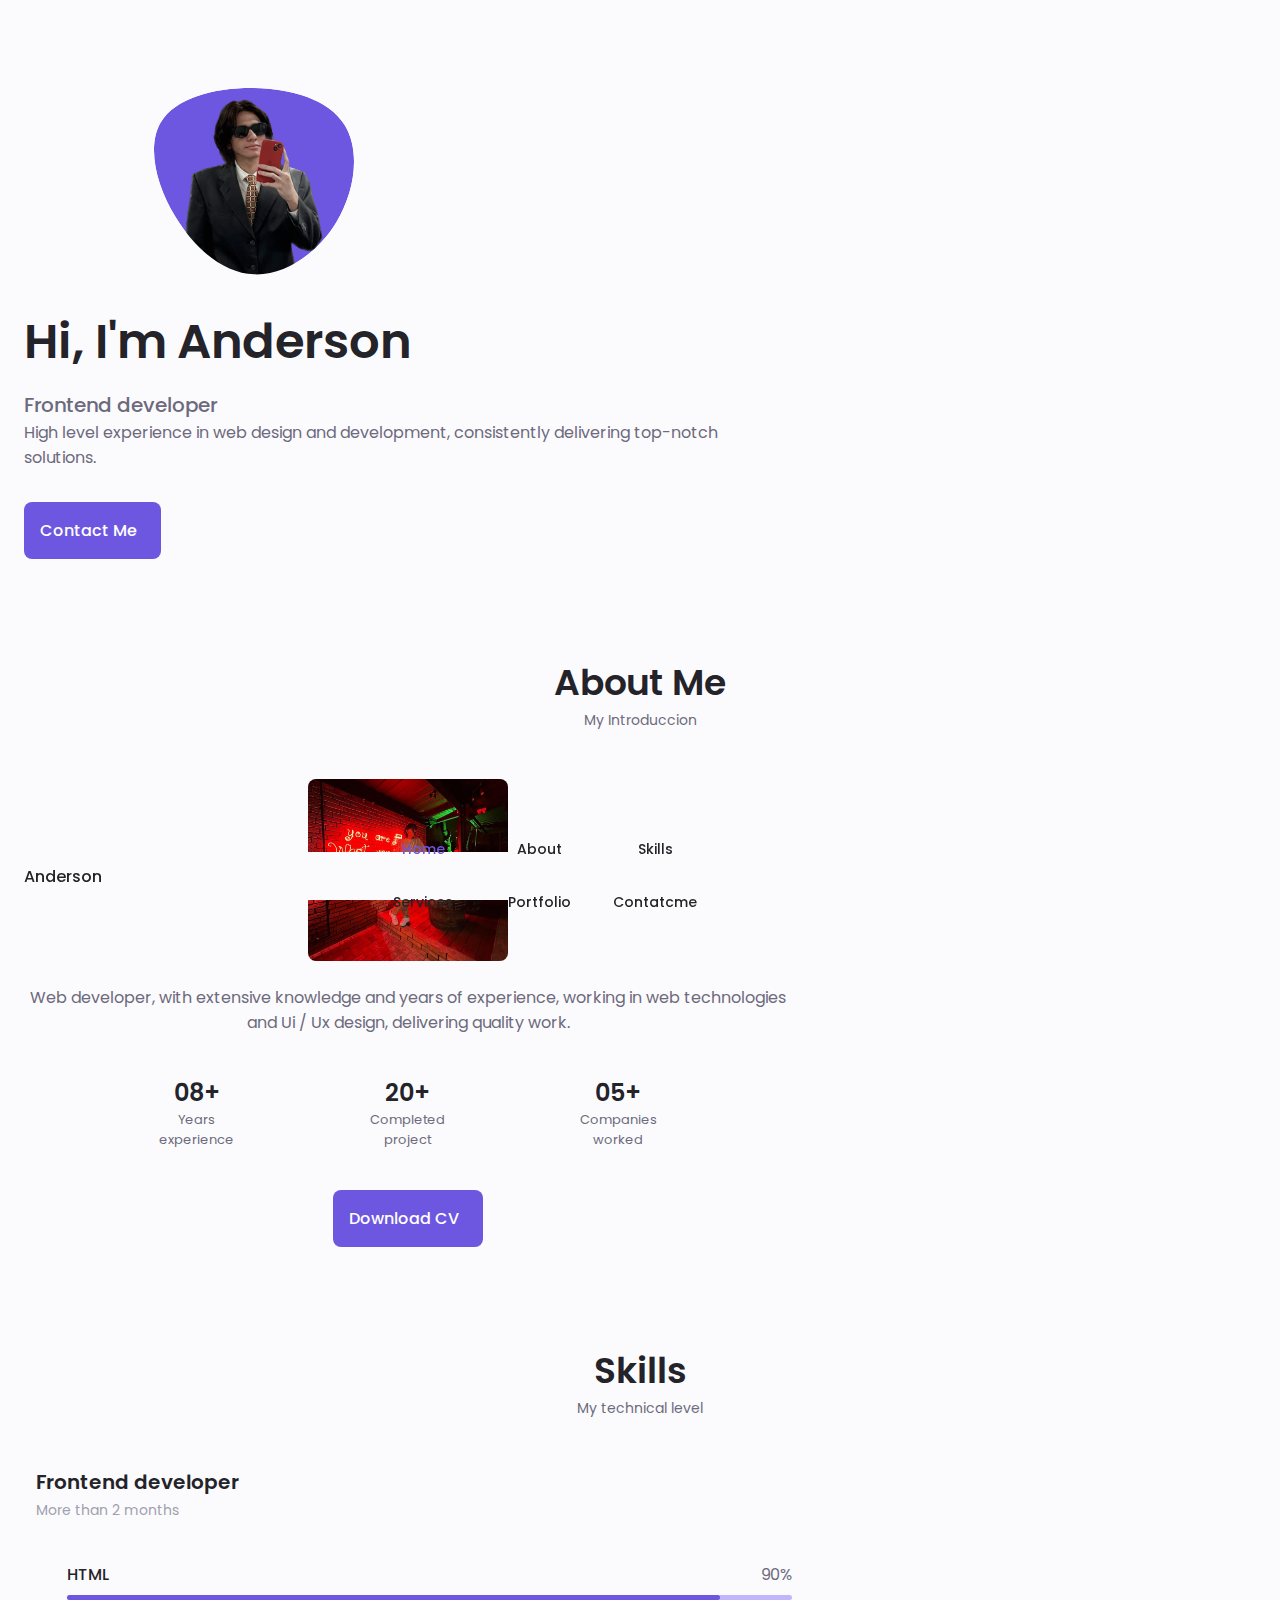
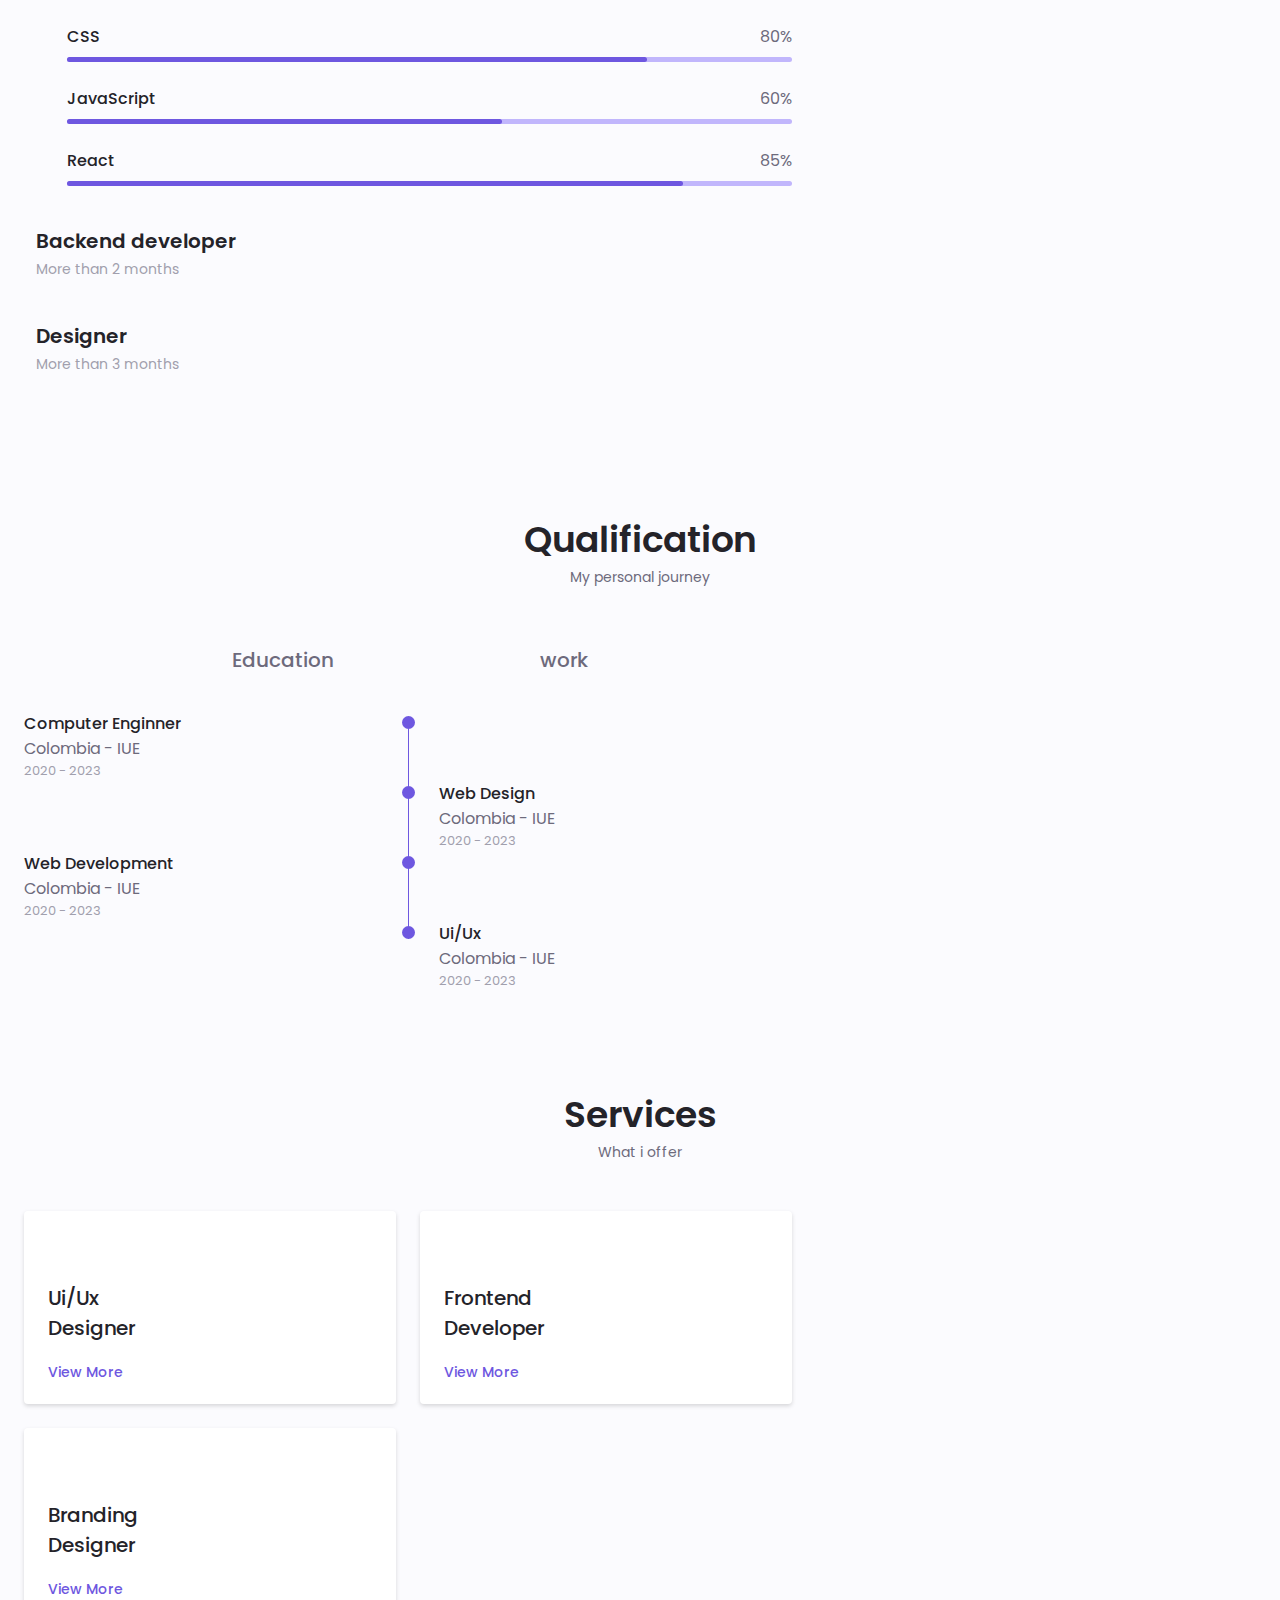
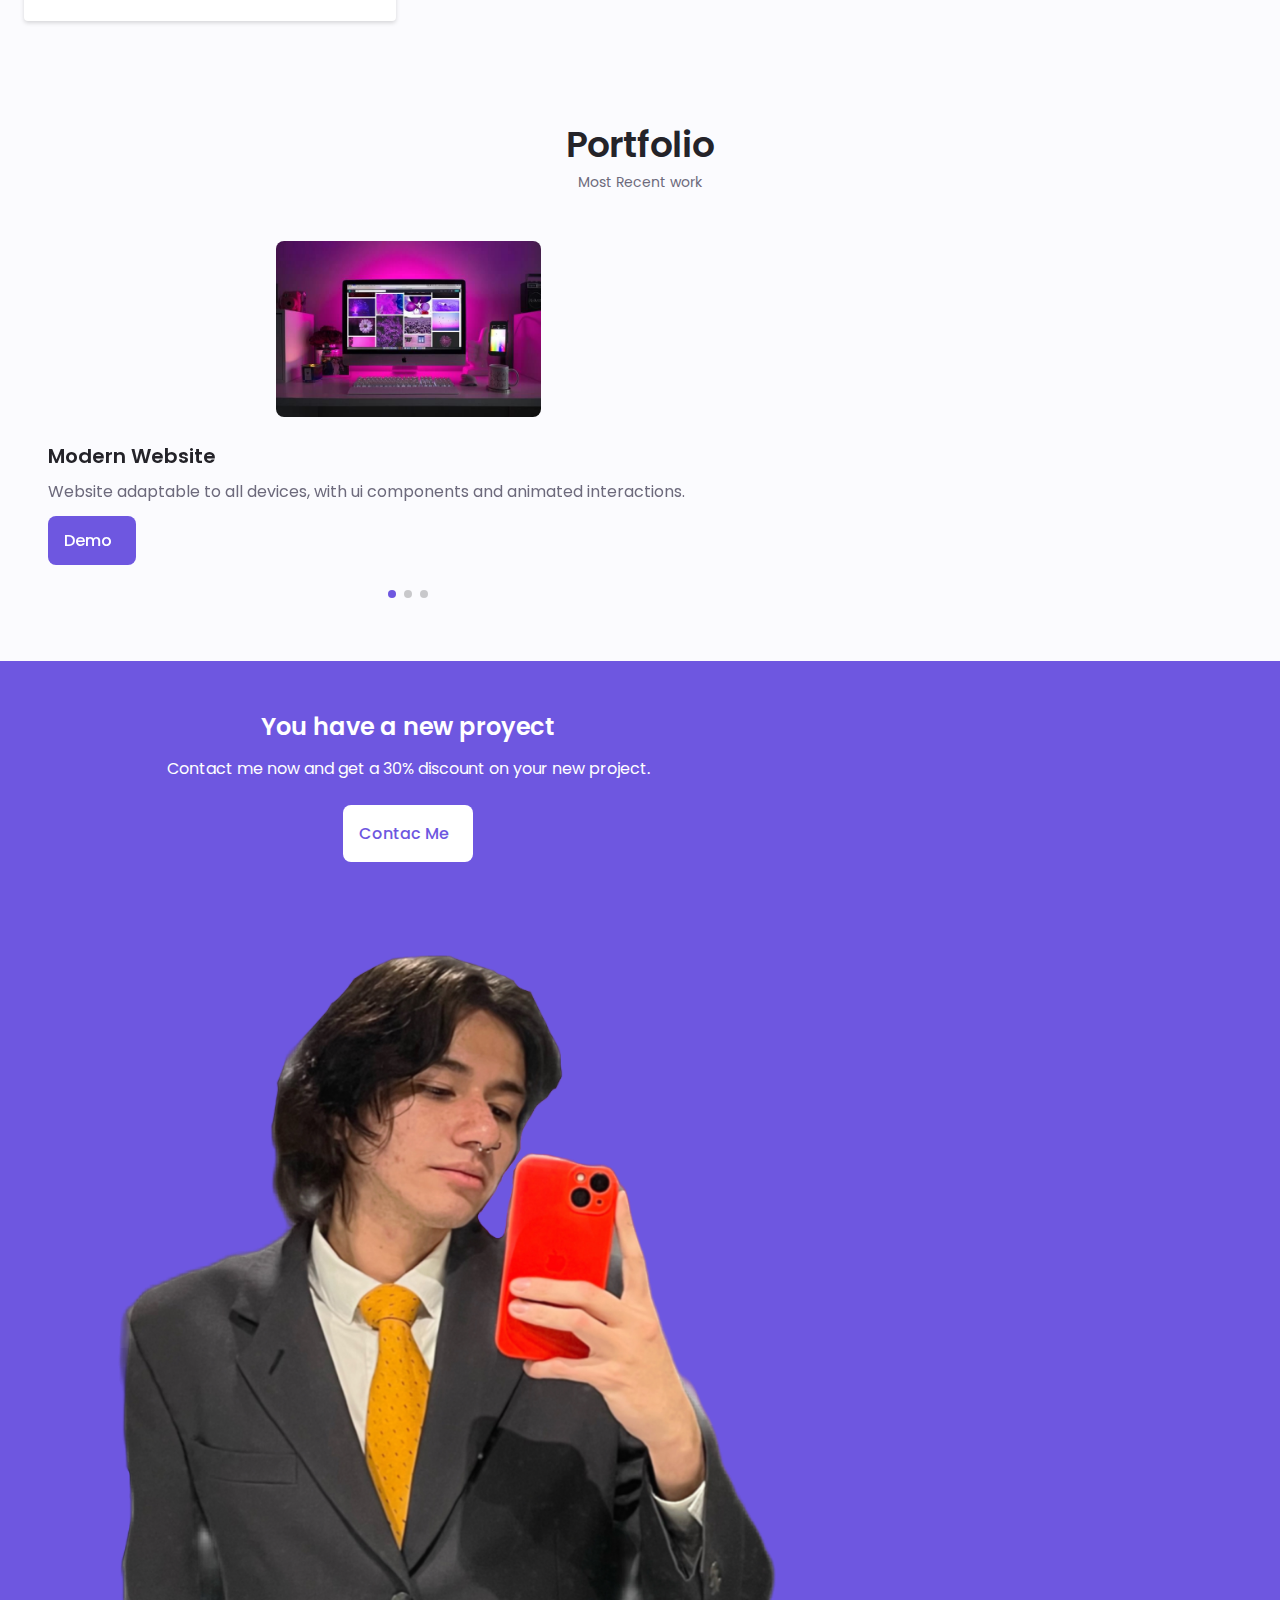
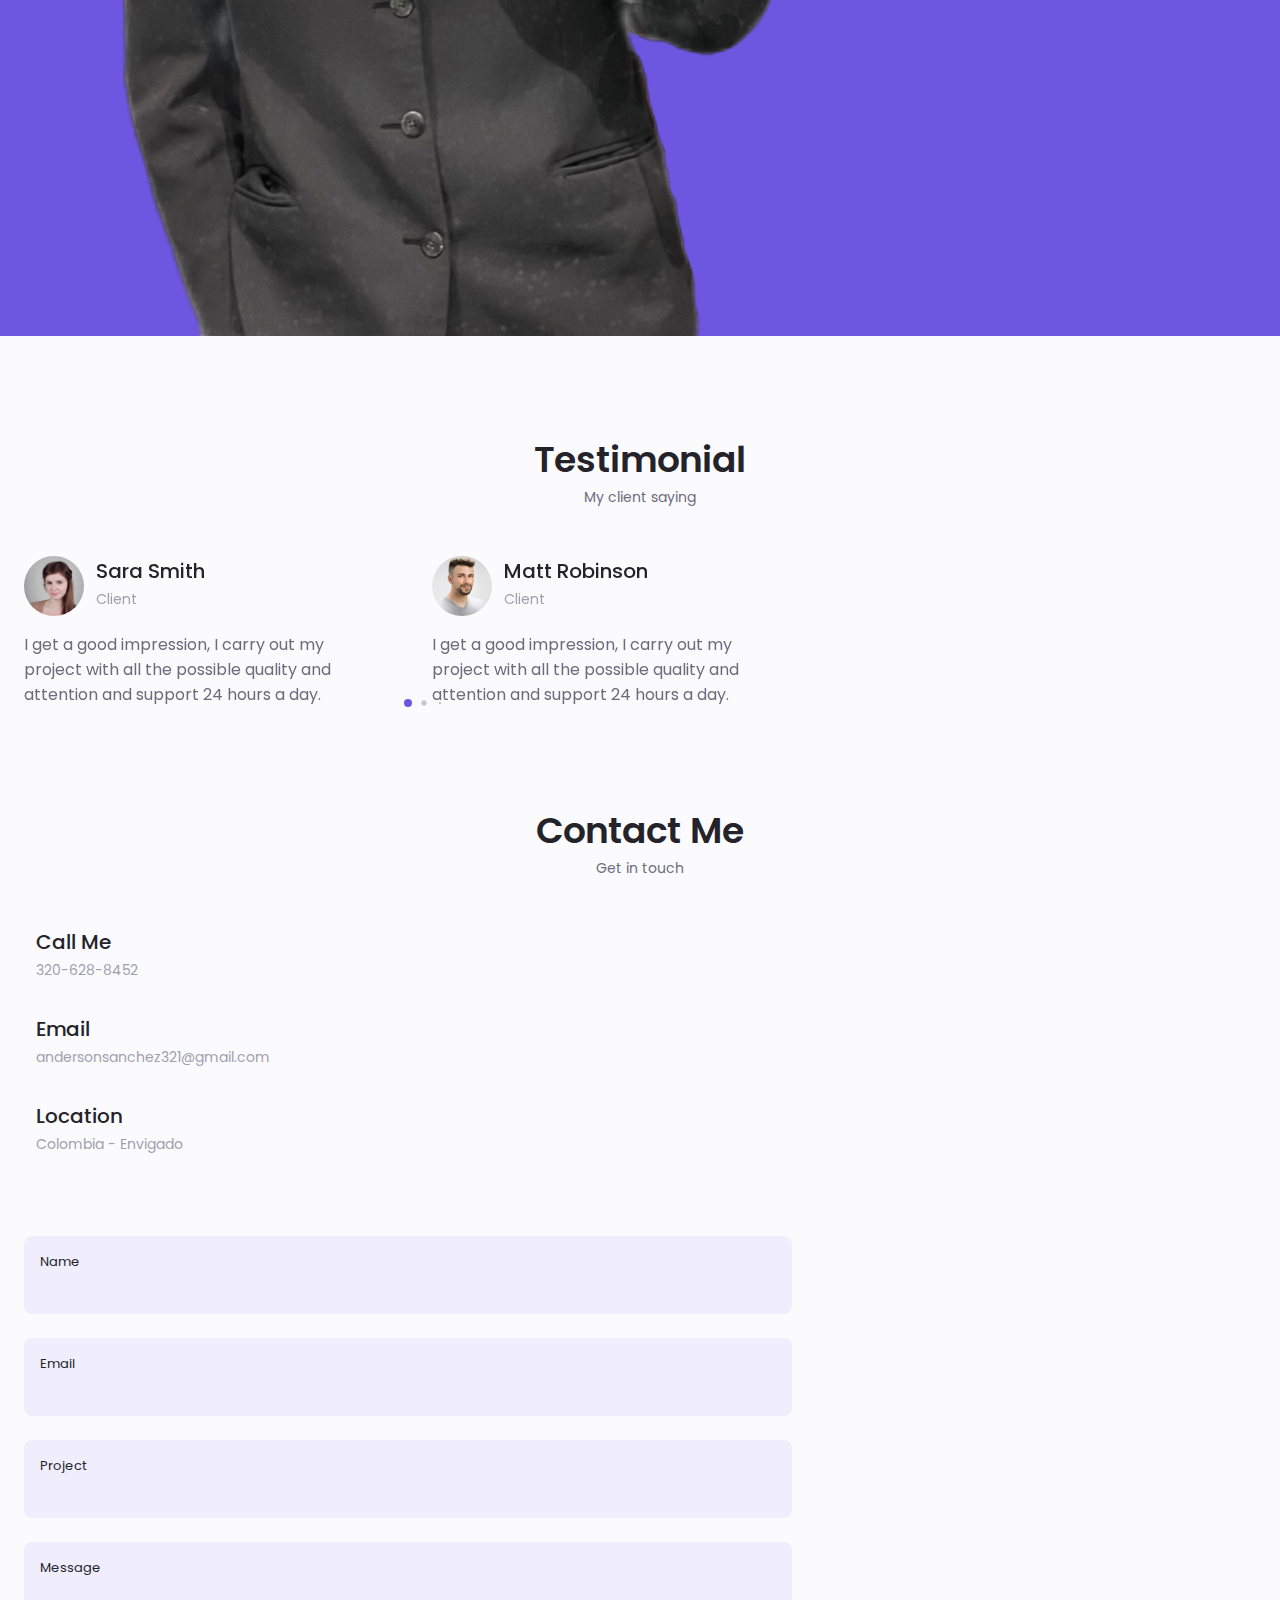
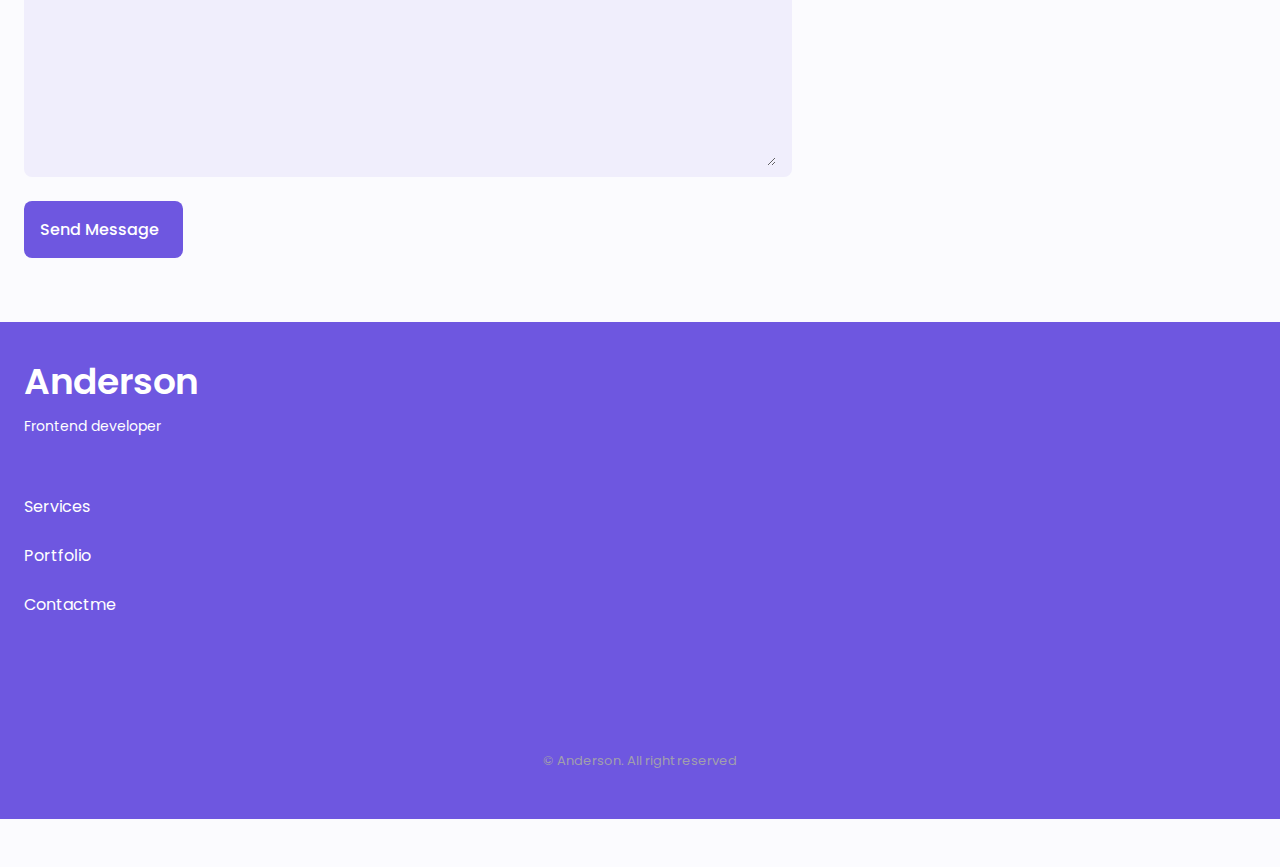
==== commit 68770363: "Commit scroll bar, dark theme" ====
--- a/index.html
+++ b/index.html
@@ -59,6 +59,10 @@
                 </div>
 
                 <div class="nav__btns">
+
+                    <!----- theme change button  ----->
+                    <i class="uil uil-moon change-theme" id="theme-button"></i>
+
                     <div class="nav__toggle" id="nav-toggle">
                         <i class="uil uil-apps"></i>
                     </div>
--- a/assets/css/styles.css
+++ b/assets/css/styles.css
@@ -71,13 +71,45 @@
 }
 
 /*========== Variables Dark theme ==========*/
+body.dark-theme
+{
+  
+    /* HSL color mode */
+    --first-color-second: hsl(var(--hue-color), 30%, 8%);
+    --title-color: hsl(var(--hue-color), 8%, 95%);
+    --text-color: hsl(var(--hue-color), 8%, 75%);
+    --input-color: hsl(var(--hue-color), 29%, 16%);
+    --body-color: hsl(var(--hue-color), 28%, 12%);
+    --container-color: hsl(var(--hue-color), 29%, 16%);
+    --scroll-bar-color: hsl(var(--hue-color), 12%, 48%);
+     --scroll-thumb-color: hsl(var(--hue-color), 12%, 36%);
+}
+
 
 
 /*========== Button Dark/Light ==========*/
+.nav__btns
+{
+  display: flex;
+  align-items: center;
+}
+
+.change-theme
+{
+  font-size: 1.25rem;
+  color: var(--title-color);
+  margin-right: var(--mb-1);
+  cursor: pointer;
+}
+
+.change-theme:hover
+{
+  color: var(--first-color);
+}
 
 
 /*==================== BASE ====================*/
-* {
+*{
   box-sizing: border-box;
   padding: 0;
   margin: 0;
@@ -1130,6 +1162,24 @@
 
 /*========== SCROLL BAR ==========*/
 
+::-webkit-scrollbar
+{
+  width: 0.6rem;
+  background-color: var(--scroll-bar-color);
+  border-radius: .5rem;
+}
+
+::-webkit-scrollbar-thumb
+{
+  background-color: var(--scroll-thumb-color);
+  border-radius: .5rem;
+}
+
+::-webkit-scrollbar-thumb:hover
+{
+  background-color: var(--text-color-light);
+}
+
 
 /*==================== MEDIA QUERIES ====================*/
 /* For small devices */
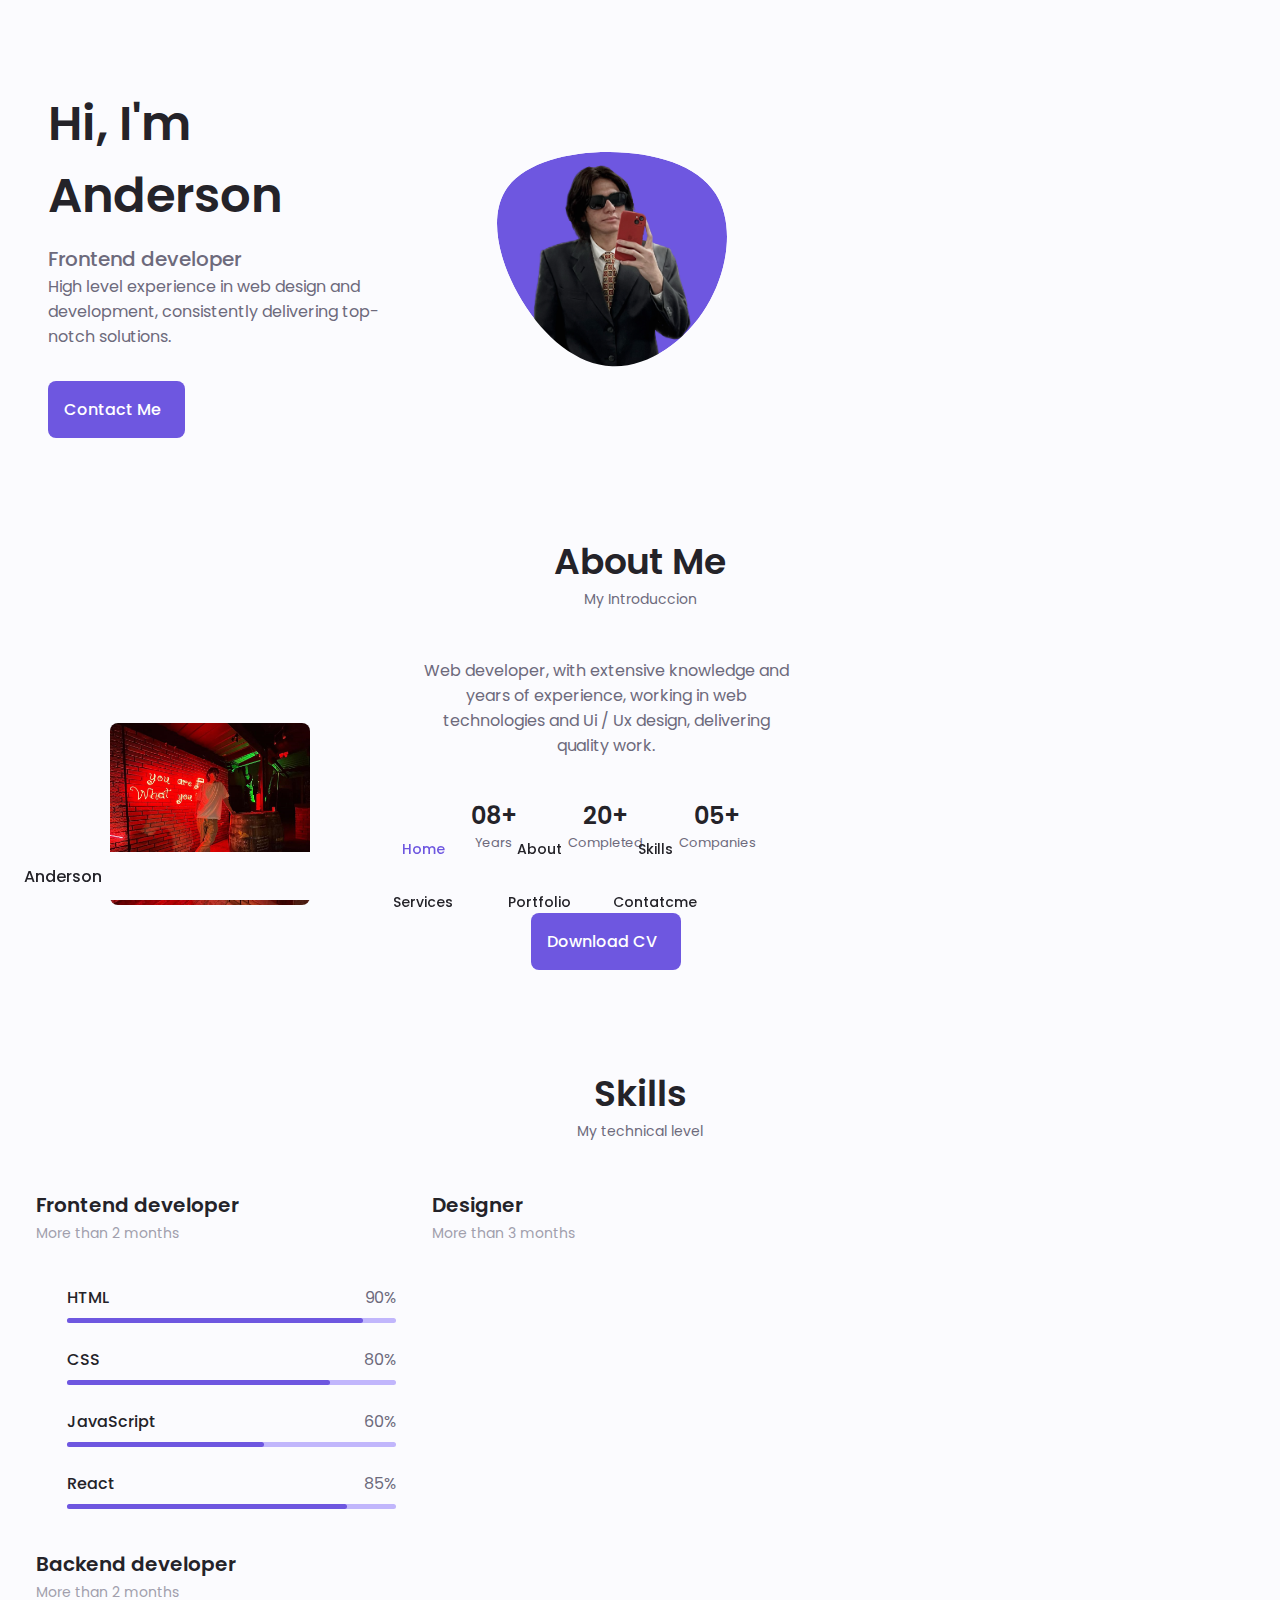
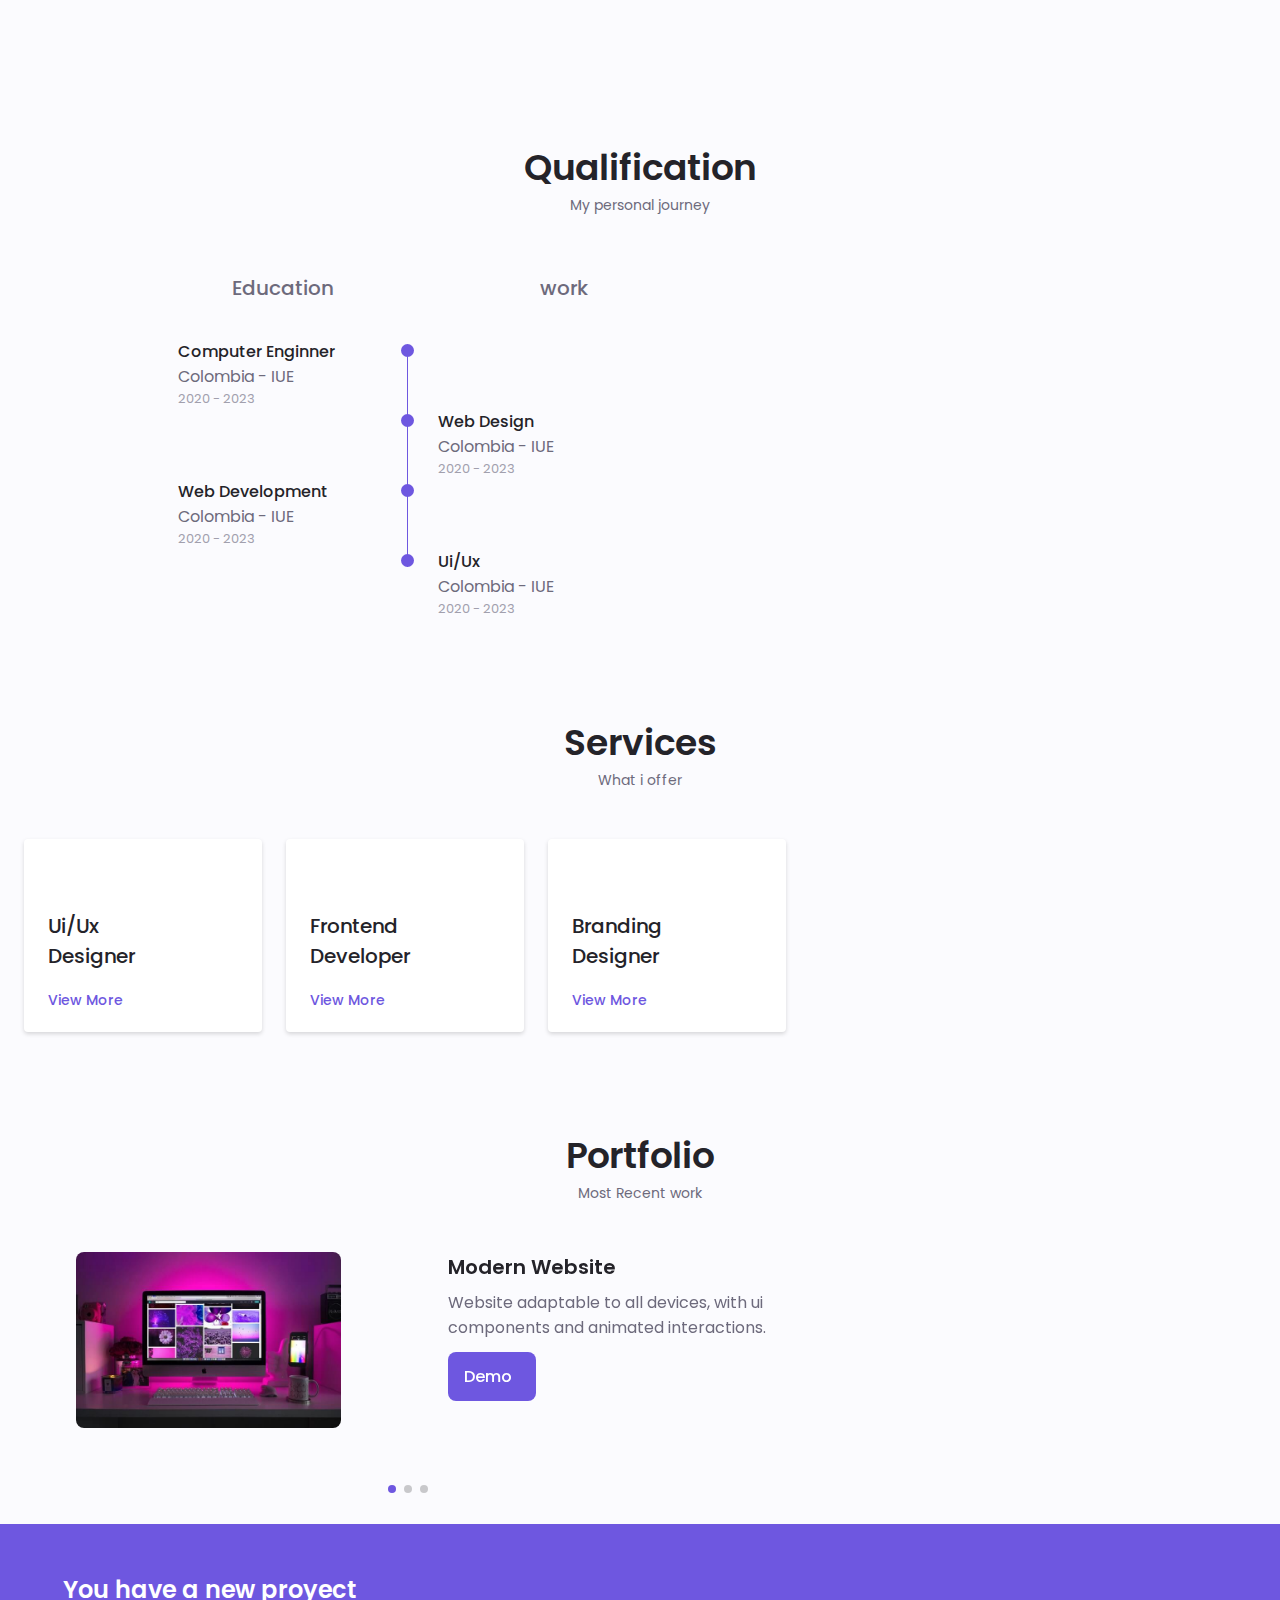
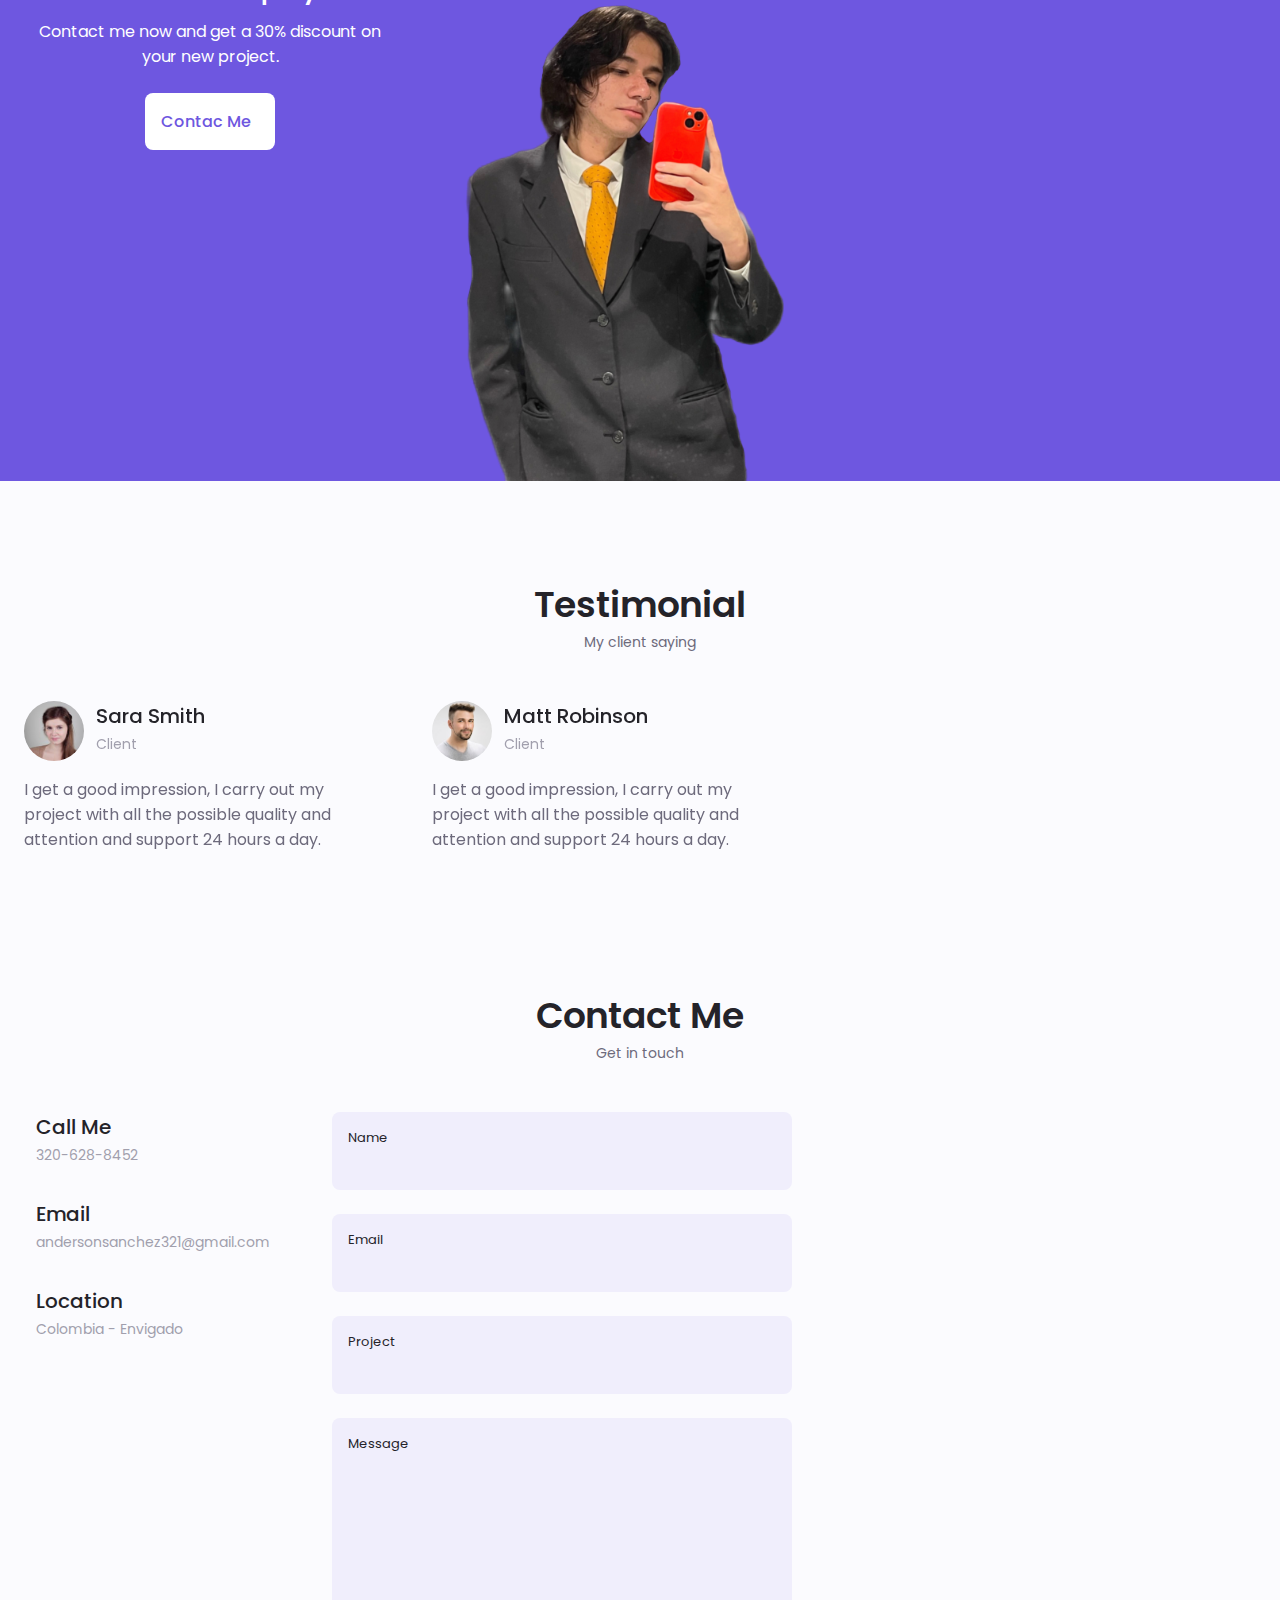
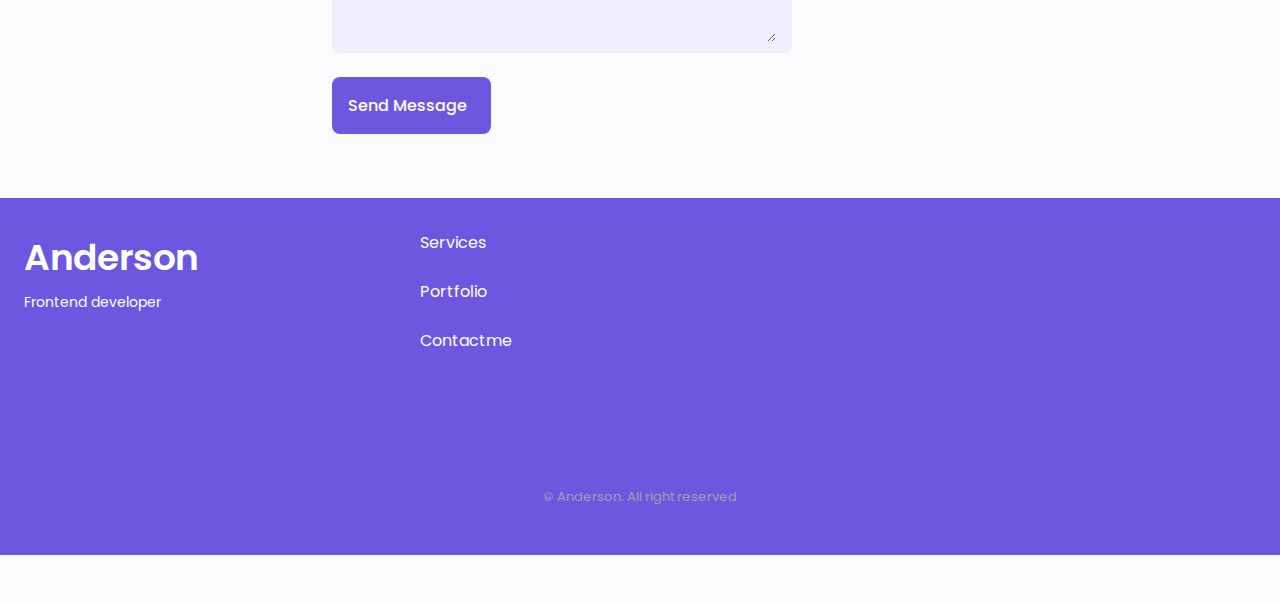
==== commit e767247e: "Commit bugs" ====
--- a/index.html
+++ b/index.html
@@ -88,7 +88,6 @@
                             <a href="https://github.com/" target="_blank" class="home__social-icon">
                                 <i class="uil uil-github-alt"></i>
                             </a>
-
                         </div>
 
                         <div class="home__img">
@@ -104,6 +103,7 @@
                                     165.547 130.807 187.559 100.226 186.353C69.6454 185.297 41.0228 161.023 21.7403 
                                     129.362C2.45775 97.8511 -7.48481 59.1033 6.67581 34.5279C20.9871 10.1032 59.7028 
                                     -0.149132 97.9666 0.00163737C136.23 0.303176 174.193 10.857 190.312 36.4879Z"/>
+                                    
                                     <image class="home__blob-img" x= 20 y=-2 xlink:href="assets/img/perfil.png"/>
                                 </g>
                             </svg> 
--- a/assets/css/styles.css
+++ b/assets/css/styles.css
@@ -273,7 +273,7 @@
 .nav__close:hover{
     color: var(--first-color-alt);
 }
-    
+
 
 /* show menu */
 .show-menu
@@ -984,7 +984,7 @@
   color: var(--text-color-light);
 }
 
-.testimonial__descriptiono
+.testimonial__description
 {
   margin-bottom: var(--mb-2-5)
 }
@@ -994,7 +994,7 @@
   color: var(--first-color);
 }
 
-.swiper-container .swiper-pagination-testimonial
+ .swiper-container .swiper-pagination-testimonial
 {
   bottom: 0;
 }
@@ -1184,8 +1184,379 @@
 /*==================== MEDIA QUERIES ====================*/
 /* For small devices */
 
+@media screen and (max-width: 350px) {
+  .container 
+  {
+    margin-left: var(--mb-1);
+    margin-right: var(--mb-1);
+  }
+  .nav__menu
+  {
+    padding: 2rem .25rem 4rem;
+
+  }
+
+  .nav__list
+  {
+    column-gap: 0;
+  }
+
+  .home__content
+  {
+    grid-template-columns: .25fr 3fr;
+  }
+
+  .home__blob
+  {
+    width: 180px;
+  }
+
+  .skills__title
+  {
+    font-size: var(--normal-font-size);
+  }
+
+  .qualification__data
+  {
+    gap: .5rem;
+  }
+
+  .services__container
+  {
+    grid-template-columns: max-content;
+    justify-content: center;
+  }
+
+  .services__content
+  {
+    padding-right: 3.5rem;
+  }
+
+  .services__modal
+  {
+    padding: 0 .5rem;
+  }
+
+  .project__img
+  {
+    width: 200px;
+  }
+
+  .testimonial__data,
+  .testimonial__header
+  {
+    flex-direction: column;
+    align-items: center;
+  }
+
+  .testimonial__img
+  {
+    margin-right: 0;
+    margin-bottom: var(--mb-0-25);
+  }
+
+  .testimonial__data,
+  .testimonial__description
+  {
+    text-align: center;
+  }
+}
 
 /* For medium devices */
+@media screen and (min-width: 568px)
+{
+  .home__content
+  {
+    grid-template-columns: max-content 1fr 1fr;
+  }
+  
+  .home__data
+  {
+    grid-column: initial;
+  }
+
+  .home__img
+  {
+    order: 1;
+    justify-self: center;
+  }
+  .about__container,
+  .skills__container,
+  .portfolio__content,
+  .project__container,
+  .contact__container,
+  .footer__container
+  {
+    grid-template-columns: repeat(2, 1fr);
+  }
+  .qualification__sections
+  {
+    display: grid;
+    grid-template-columns: .6fr;
+    justify-content: center;
+  }
+}
+
+@media screen and(min-width: 768px)
+{
+  .container
+  {
+    margin-left: auto;
+    margin-right: auto;
+  }
+
+  body
+  {
+    margin: 0;
+  }
+
+  .section
+  {
+    padding: 6rem 0 2rem;
+  }
+  .section__subtitle
+  {
+    margin-bottom: 4rem;
+    
+  }
+
+  .header
+  {
+    top: 0;
+    bottom: initial;
+  }
+
+  .header,
+  .main,
+  .footer__container
+  {
+padding: 0 1rem;
+  }
+
+  .nav
+  {
+    height: calc(var(--header-height) +1.5rem);
+    column-gap: 1rem;
+  }
+  .nav__icon,
+  .nav__close,
+  .nav__toggle
+  {
+    display: none;
+  }
+
+  .nav__list
+  {
+    display: flex;
+    column-gap: 2rem;
+  }
+  .nav__menu
+  {
+    margin-left: auto;
+  }
+  .change-theme
+  {
+    margin: 0;
+  }
+  .home__container
+  {
+    row-gap: 5rem;
+  }
+  .home__content
+  {
+    padding-top: 5.5rem;
+    column-gap: 2rem;
+  }
+  .home__blob
+  {
+    width: 270px;
+  }
+  .home__scroll
+  {
+    display: block;
+  }
+  .home__scroll-button
+  {
+    margin-left: 3rem;
+  }
+
+  .about__container
+  {
+    column-gap: 5rem;
+  }
+
+  .about__img
+  {
+    width: 350px;
+  }
+
+  .about__description
+  {
+    text-align: initial;
+  }
+
+  .about__info
+  {
+    justify-content: space-between;
+  }
+
+  .about__buttons
+  {
+    justify-content: initial;
+  }
+
+  .qualification__tabs
+  {
+    justify-content: center;
+  }
+
+  .qualification__button
+  {
+    margin: 0 var(--mb-1);
+  }
+  .qualification__sections
+  {
+    grid-template-columns: .5fr;
+  }
+
+  .services__container
+  {
+    grid-template-columns: repeat(3, 218px);
+    justify-content: center;
+  }
+
+  .services__icon
+  {
+    font-size: 2rem;
+  }
+
+  .services__content
+  {
+    padding: 6rem 0 2rem 2.5rem;
+  }
+
+  .services__modal-content
+  {
+    width: 450px;
+  }
+
+  .portfolio__img
+  {
+    width: 320px;
+  }
+
+  .portfolio__content
+  {
+    align-items: center;
+  }
+
+  .project
+  {
+    text-align: initial;
+  }
+
+  .project__bg
+  {
+    background: none;
+  }
+
+  .project__container
+  {
+    background-color: var(--first-color-second);
+    border-radius: 1rem;
+    padding: 3rem 2.5rem 0;
+    grid-template-columns: 1fr max-content;
+    column-gap: 3rem;
+  }
+
+  .project__data
+  {
+    padding-top: .8rem;
+  }
+
+  .footer__container
+  {
+    grid-template-columns: repeat(3, 1fr);
+  }
+
+  .footer__bg
+  {
+    padding: 3rem 0 3.5rem;
+  }
+
+  .footer__links
+  {
+    flex-direction: row;
+    column-gap: 2rem;
+  }
+  .footer__social
+  {
+    justify-self: flex-end;
+  }
+  .footer__copy
+  {
+    margin-top: 4.5rem;
+  }
+}
 
 
 /* For large devices */
+
+@media screen and (min-width: 1024px)
+{
+  .header,
+  main,
+  .footer__container
+  {
+    padding: 0;
+  }
+
+  .home__blob
+  {
+    width: 230px;
+  }
+  .home__social
+  {
+    transform: translateX(-6rem);
+  }
+  .services__container
+  {
+    grid-template-columns: repeat(3, 238px);
+  }
+
+  .portfolio__content
+  {
+    column-gap: 5rem;
+
+  }
+
+  .swiper-portfolio-icon
+  {
+    font-size: 3.5rem;
+  }
+
+  .swiper-button-prev
+  {
+    left: -3.5rem;
+  }
+
+  .swiper-button-next
+  {
+    right: -3.5rem;
+  }
+  .swiper-container-horizontal > .swiper-pagination-bullets
+  {
+  bottom: -4.5rem;
+  }
+
+.contact__form 
+{
+  width: 460px;
+}
+
+.contact__inputs
+{
+  grid-template-columns: repeat(2, 1frW );
+}
+
+}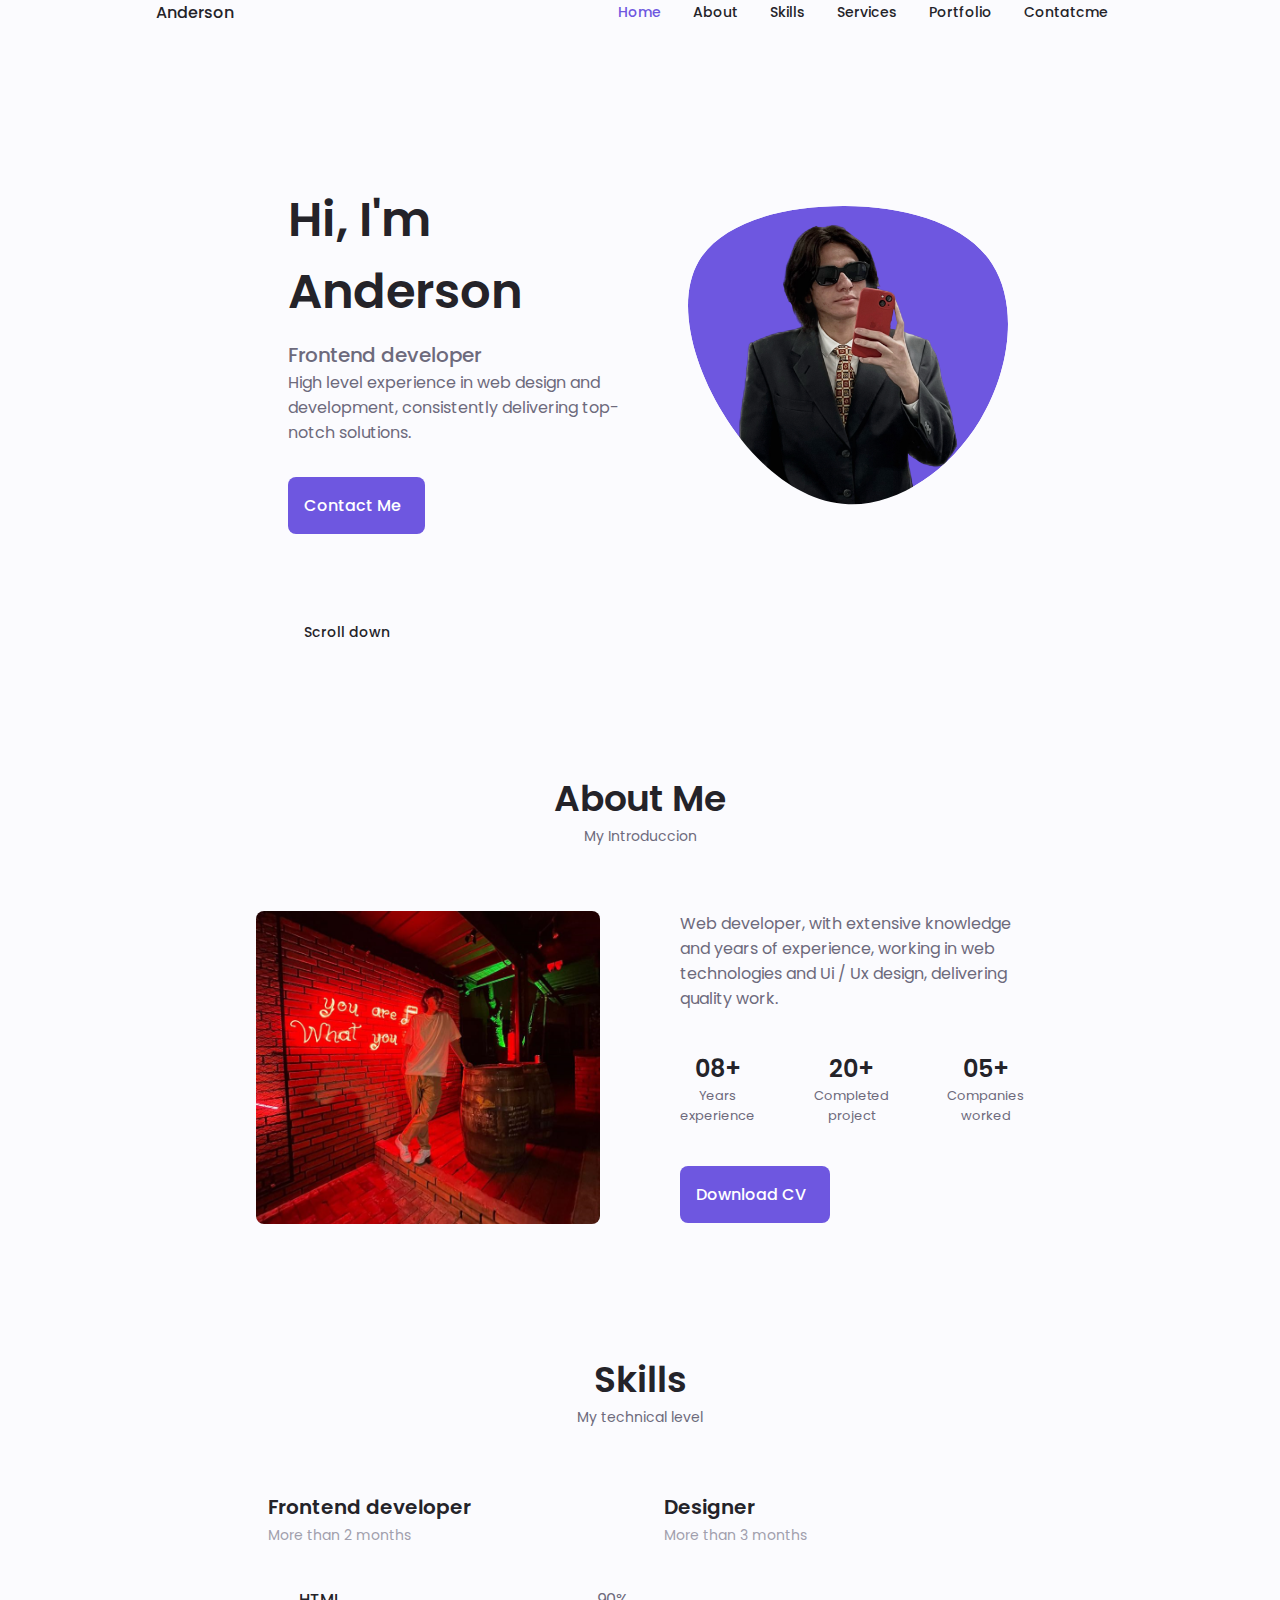
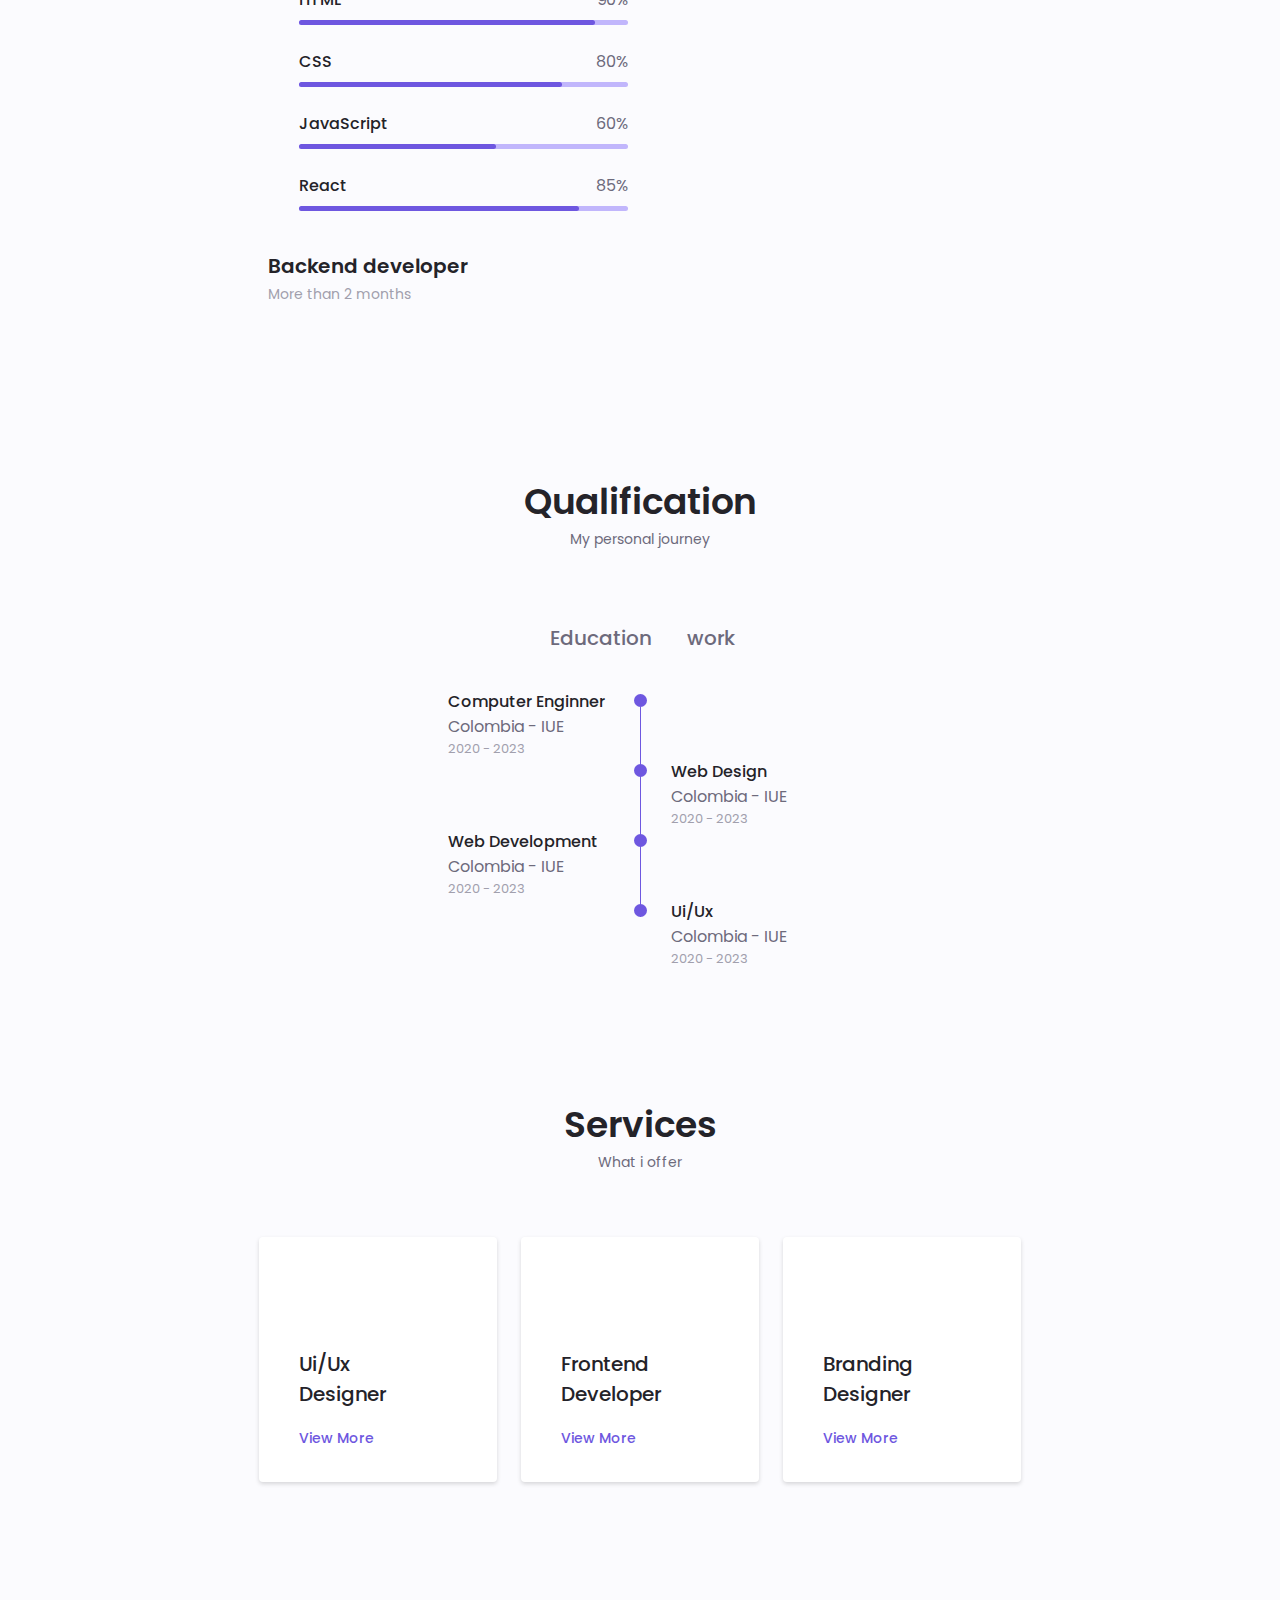
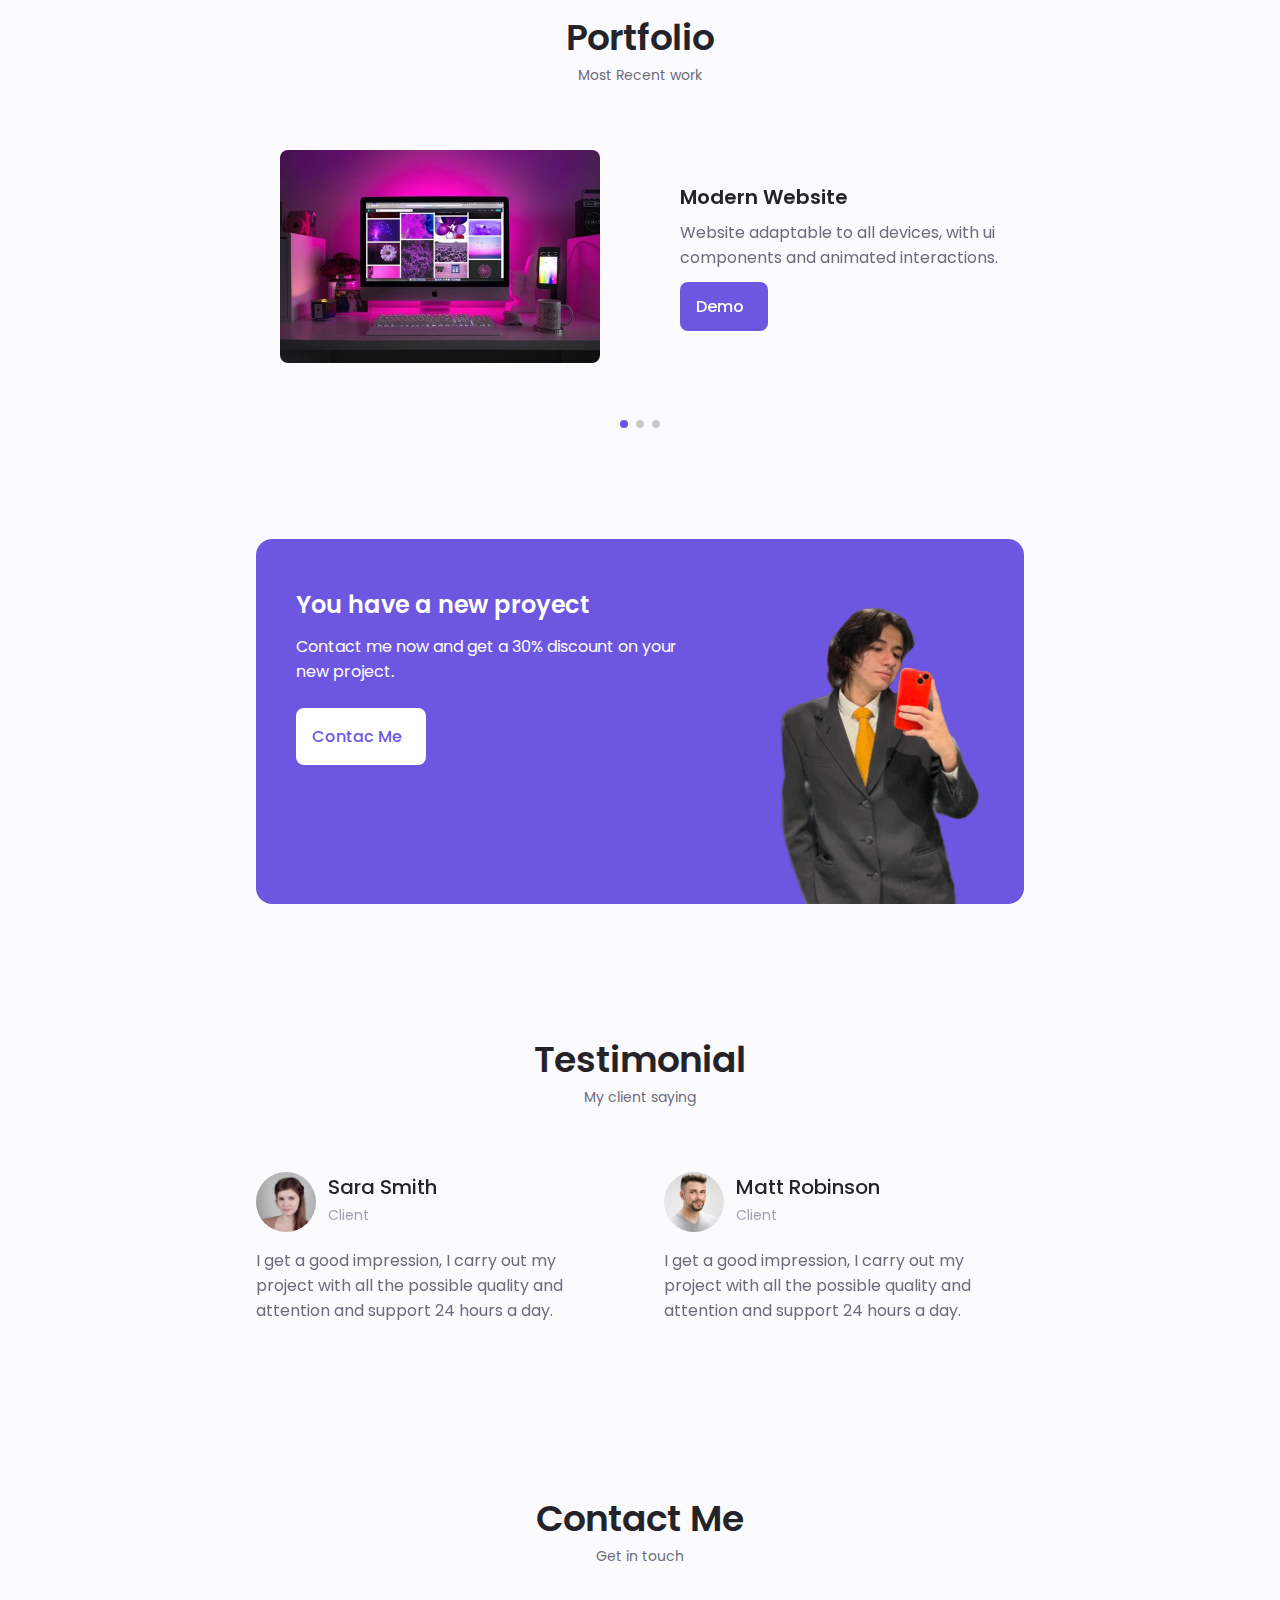
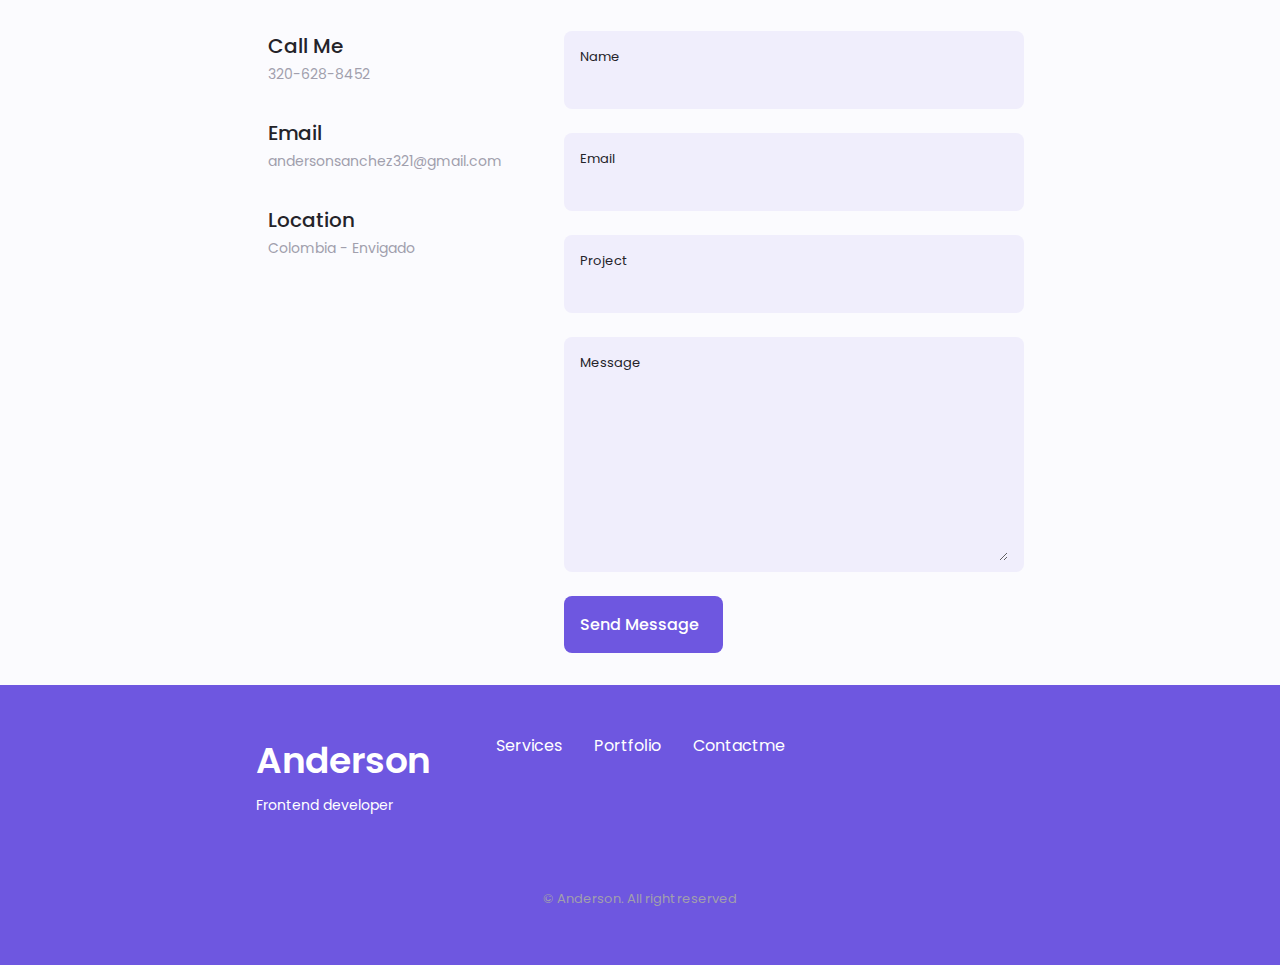
==== commit 2491de58: "Commit fix bgus" ====
--- a/index.html
+++ b/index.html
@@ -709,7 +709,7 @@
 
             <!--==================== PROJECT IN MIND ====================-->
             <section class="project section">
-<div class="project__bg">
+             <div class="project__bg">
                     <div class="project__container container grid">
                         <div class="project data">
                             <h2 class="project__title">You have a new proyect</h2>
@@ -720,7 +720,7 @@
                             </a>
                         </div>
 
-                        <img src="assets/img/project.png" alt="" class="project">
+                        <img src="assets/img/project.png" alt="" class="project__img">
                     </div>
                 </div>
             </section>
--- a/assets/css/styles.css
+++ b/assets/css/styles.css
@@ -1297,7 +1297,7 @@
   }
 }
 
-@media screen and(min-width: 768px)
+@media screen and (min-width: 768px)
 {
   .container
   {
@@ -1330,7 +1330,7 @@
   .main,
   .footer__container
   {
-padding: 0 1rem;
+  padding: 0 1rem;
   }
 
   .nav
@@ -1505,7 +1505,7 @@
 @media screen and (min-width: 1024px)
 {
   .header,
-  main,
+  .main,
   .footer__container
   {
     padding: 0;
@@ -1513,7 +1513,7 @@
 
   .home__blob
   {
-    width: 230px;
+    width: 320px;
   }
   .home__social
   {
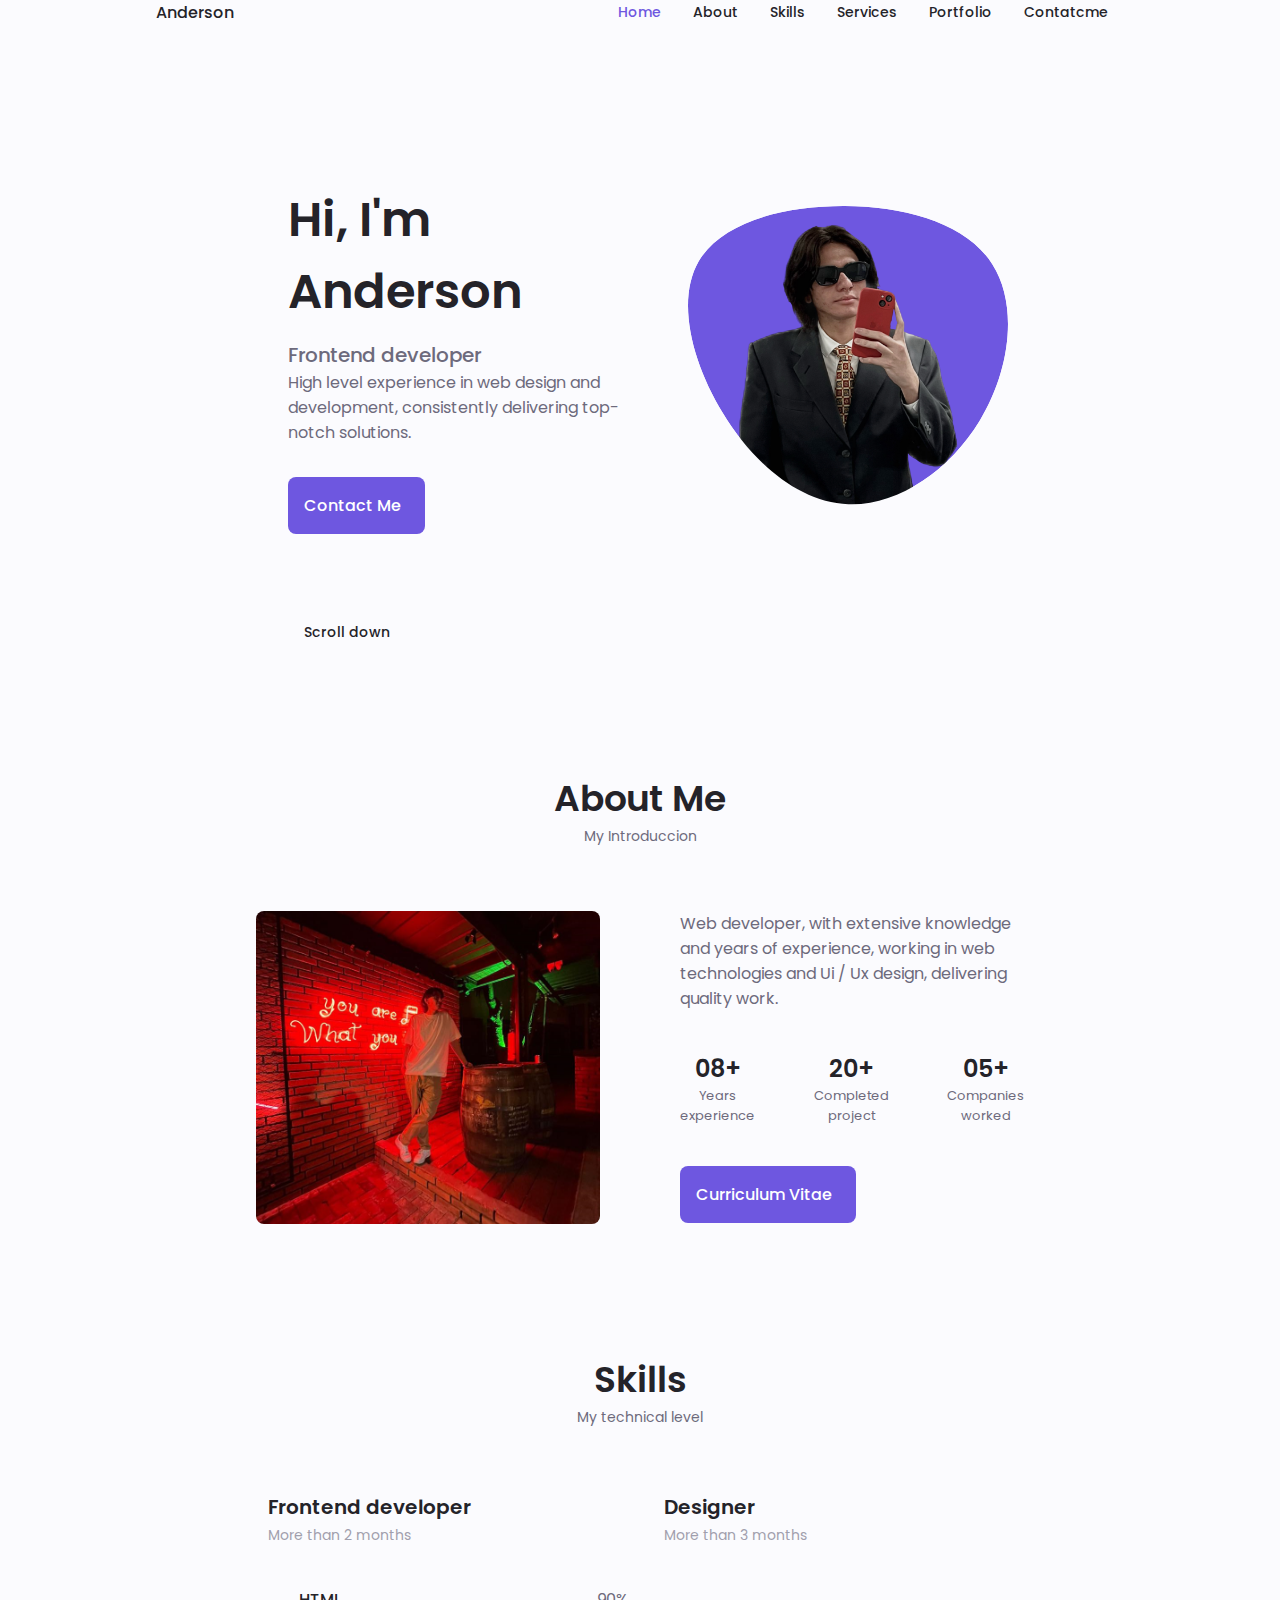
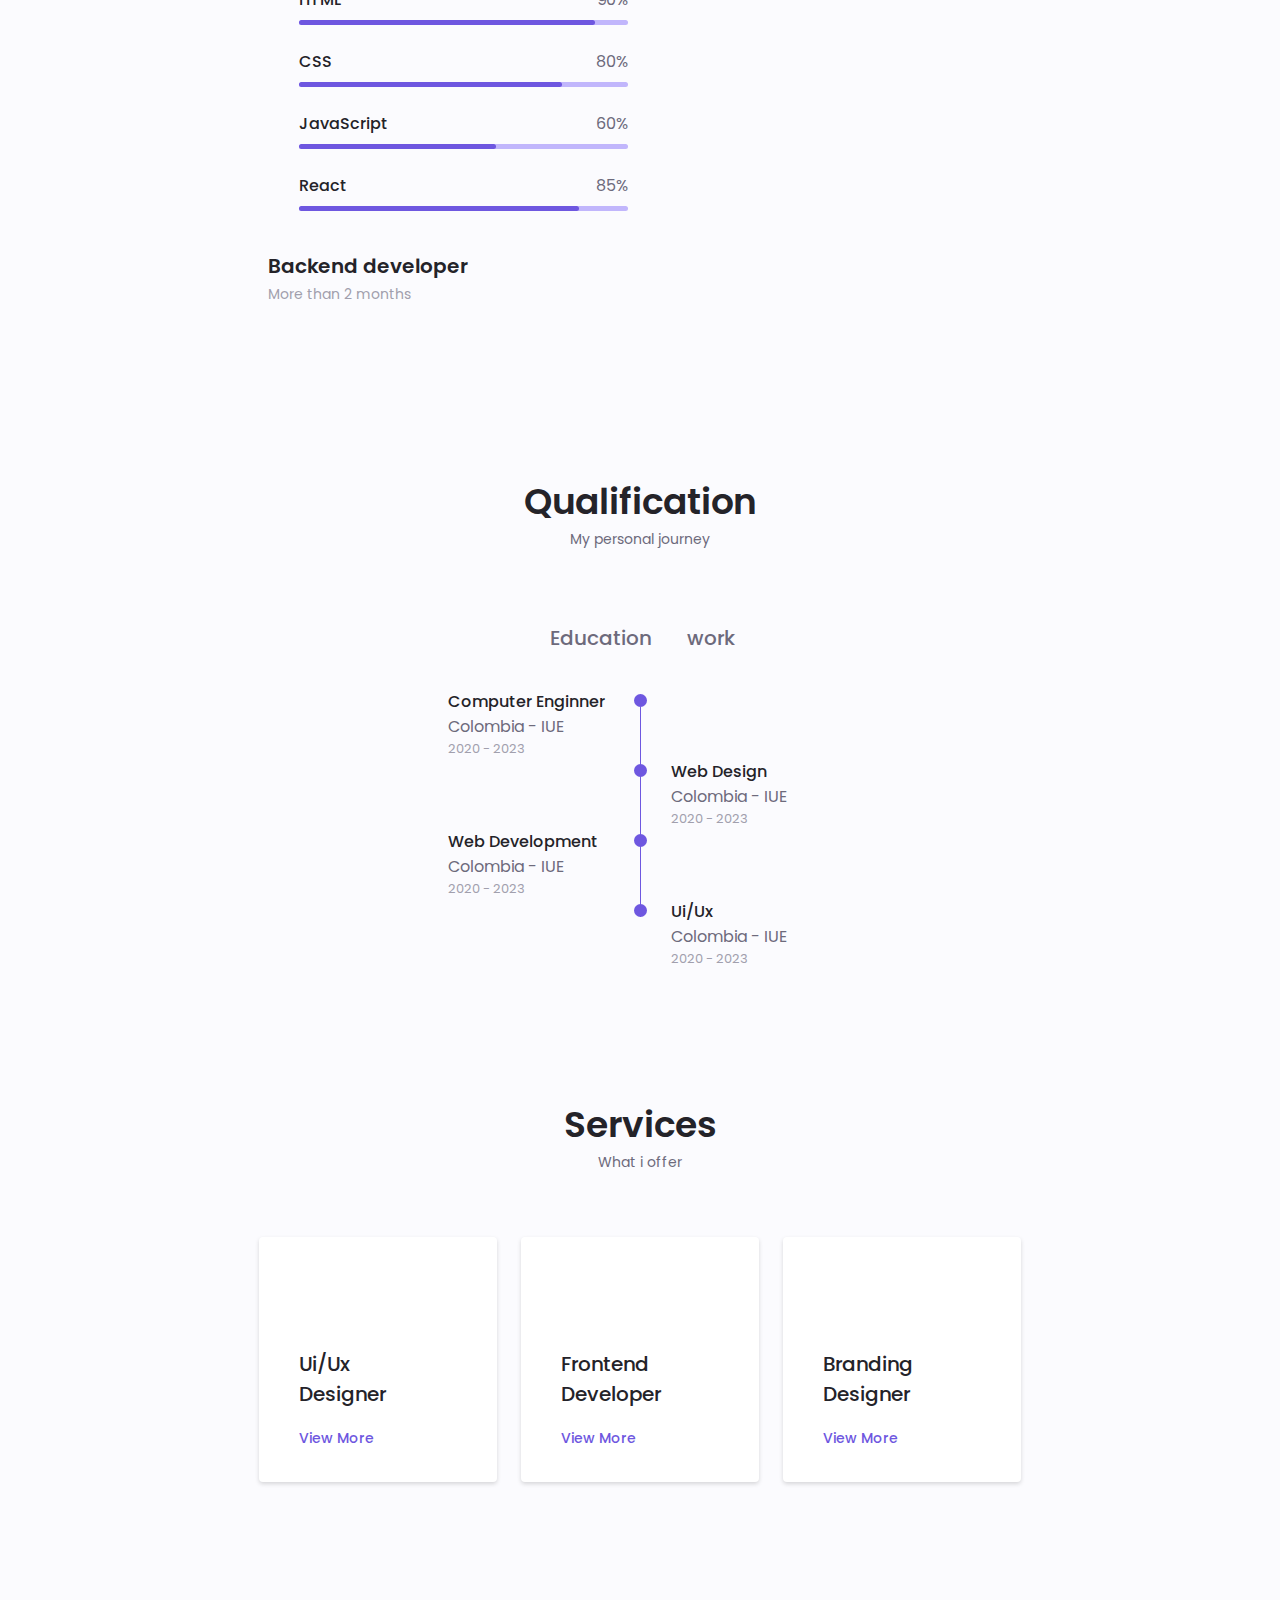
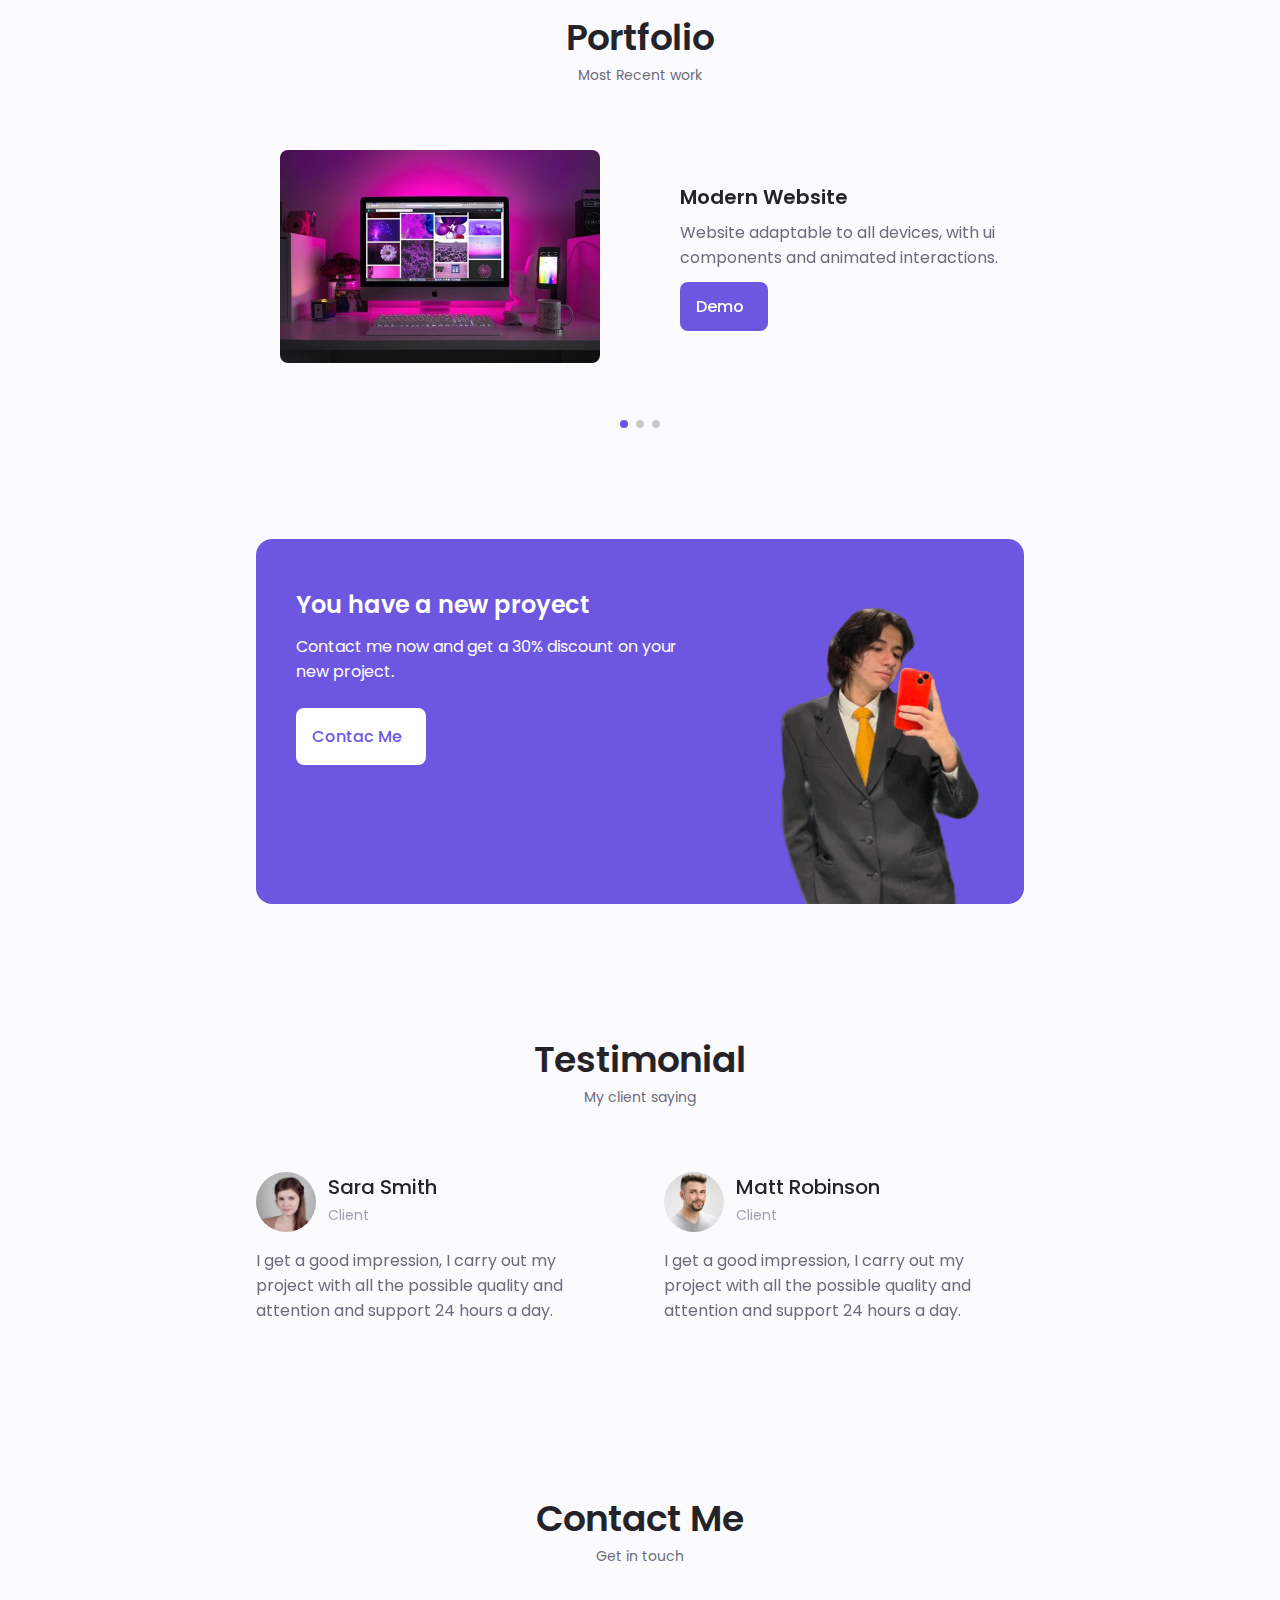
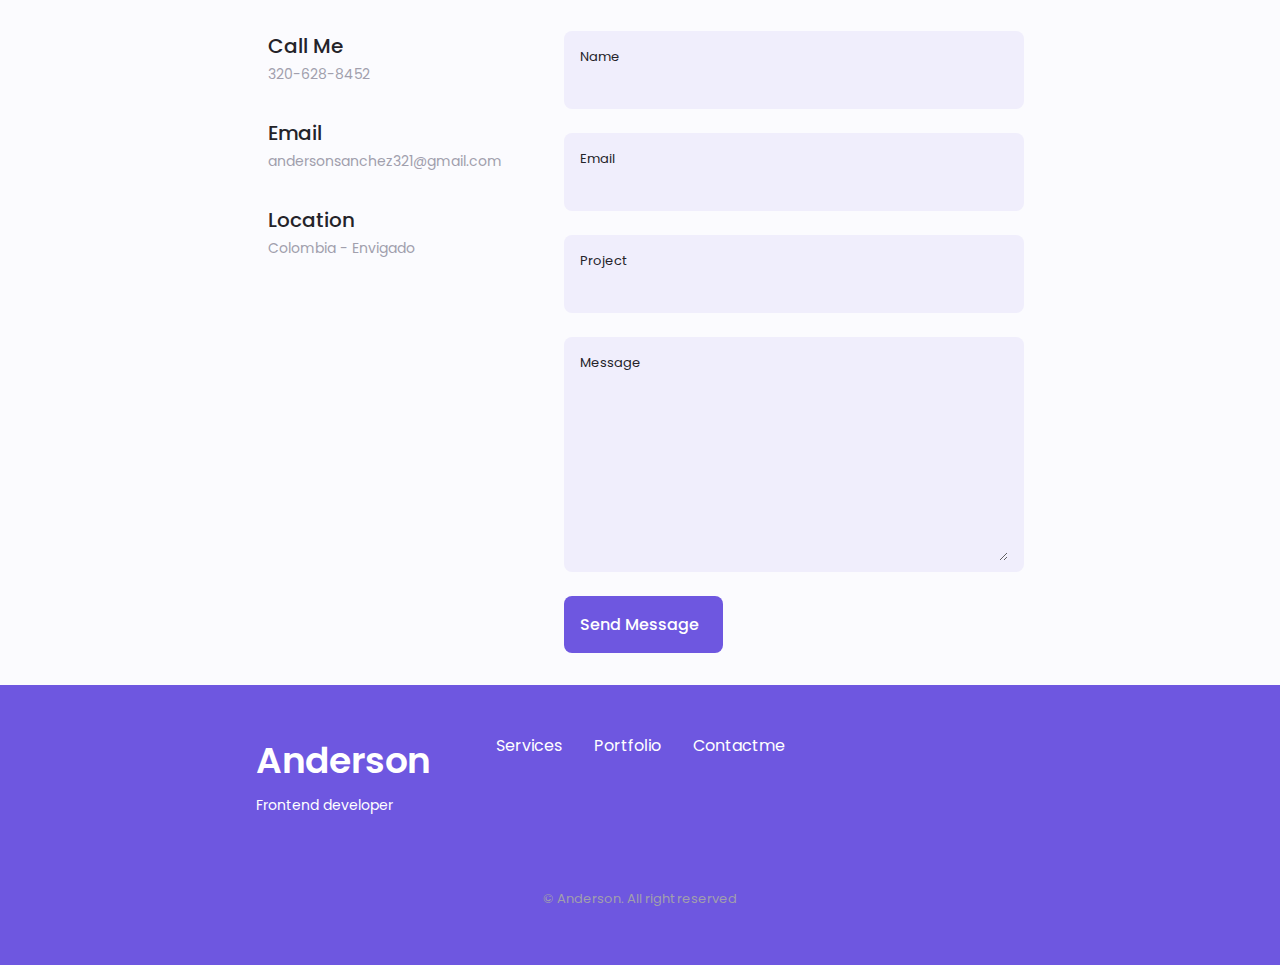
==== commit 61a1670a: "commit add curriculum vitae" ====
--- a/index.html
+++ b/index.html
@@ -85,7 +85,7 @@
                                 <i class="uil uil-dribbble"></i>
                             </a>
 
-                            <a href="https://github.com/" target="_blank" class="home__social-icon">
+                            <a href="https://github.com/kuryx" target="_blank" class="home__social-icon">
                                 <i class="uil uil-github-alt"></i>
                             </a>
                         </div>
@@ -121,7 +121,7 @@
                     </div>
 
                     <div class="home__scroll">
-                        <a href="" class="home__scroll-button button--flex">
+                        <a href="#about" class="home__scroll-button button--flex">
                             <i class="uil uil-mouse-alt home__scroll-mouse"></i>
                             <span class="home__scroll-name">Scroll down</span>
                             <i class="uil uil-arrow-down home__scroll-arrow"></i>
@@ -159,8 +159,10 @@
                             </div>
                            </div> 
                            <div class="about__buttons">
-                            <a download="" href="assets/pdf/Curriculum Vitae (Community).pdf" class="button button--flex">
-                                Download CV <i class="uil uil-download-alt button__icon"></i>
+                            <!-- <a download="" href="assets/pdf/Curriculum Vitae (Community).pdf" class="button button--flex">
+                                Download CV <i class="uil uil-download-alt button__icon"></i> -->
+                                <a href="https://kuryx.neocities.org/hoja_de_vida" target="_blank" class="button button--flex">
+                                    Curriculum Vitae <i class="uil uil-user-square button__icon"></i>
                             </a>
                            </div>
                     </div>
--- a/assets/css/styles.css
+++ b/assets/css/styles.css
@@ -782,6 +782,7 @@
   background-color: rgba(0, 0, 0, .5);
   display: flex;
   align-items: center;
+  justify-content: center;
   padding: 0 1rem;
   z-index: var(--z-modal);
   opacity: 0; 
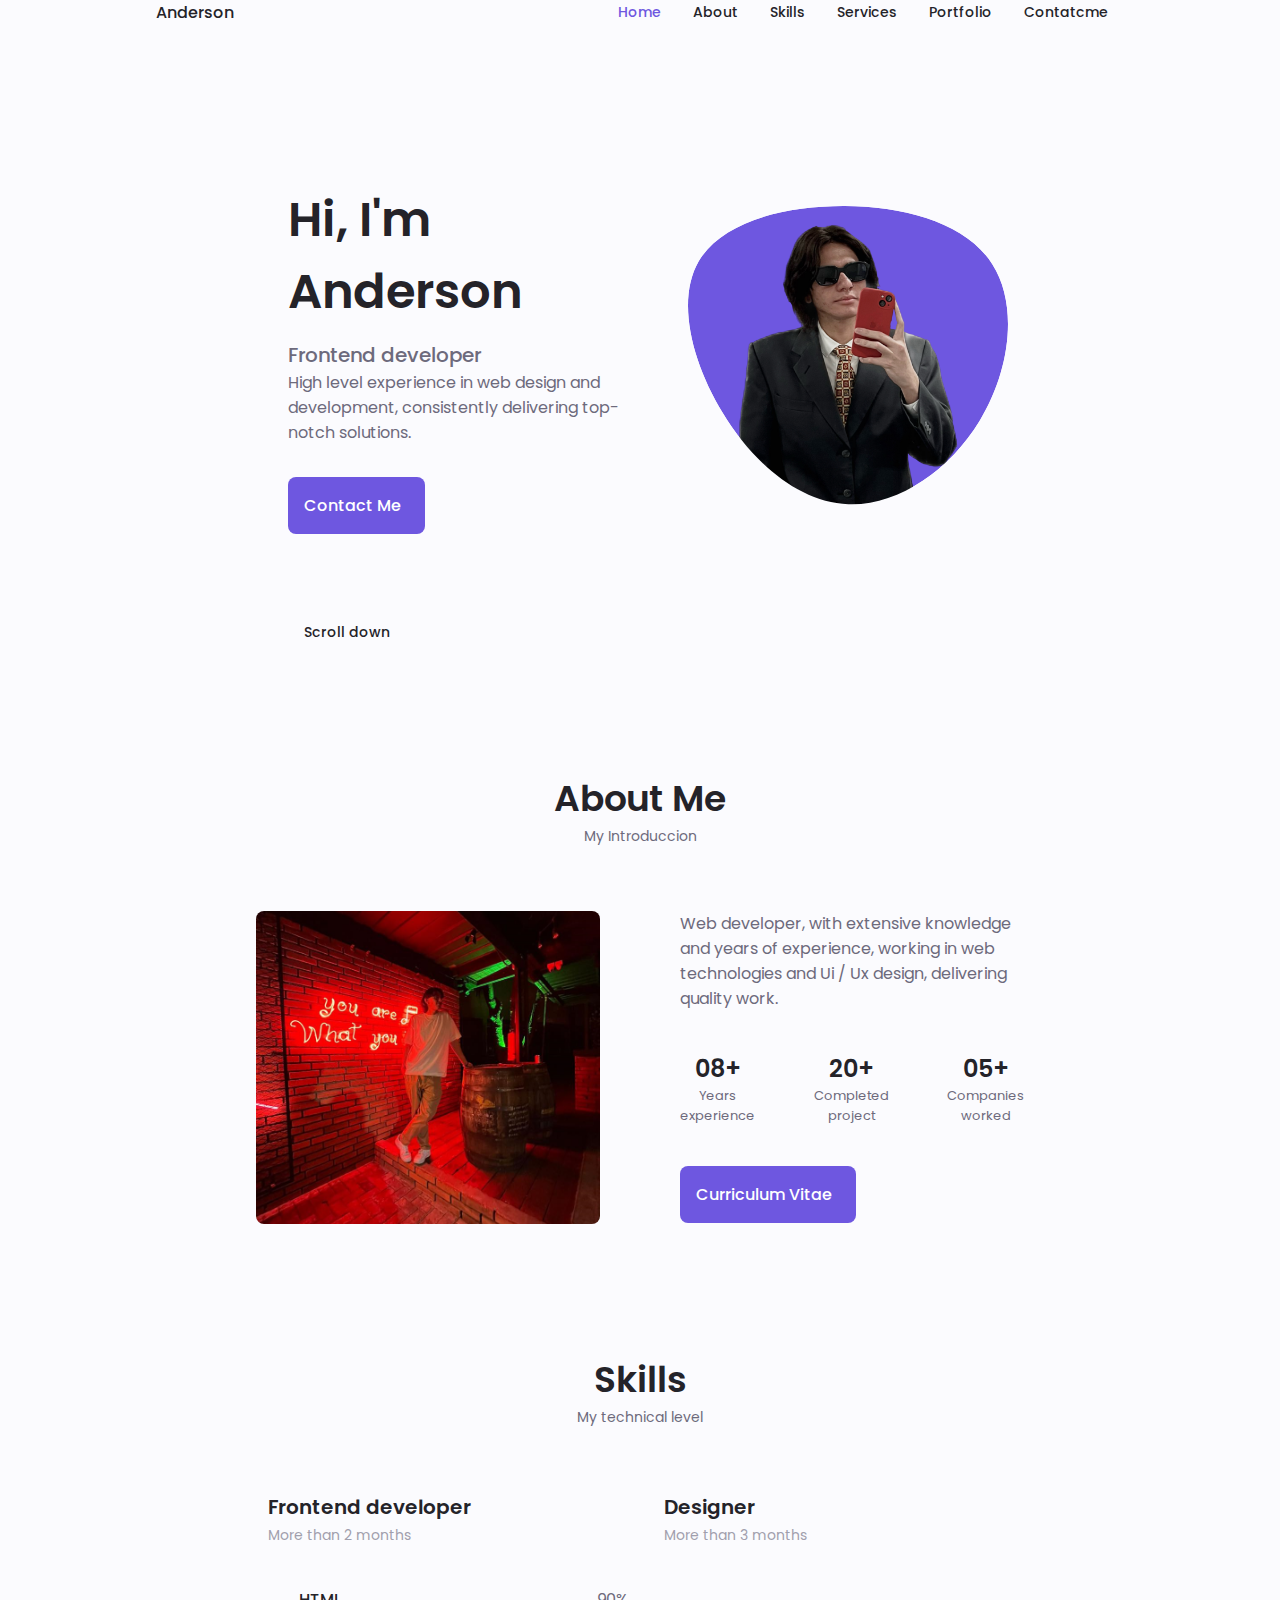
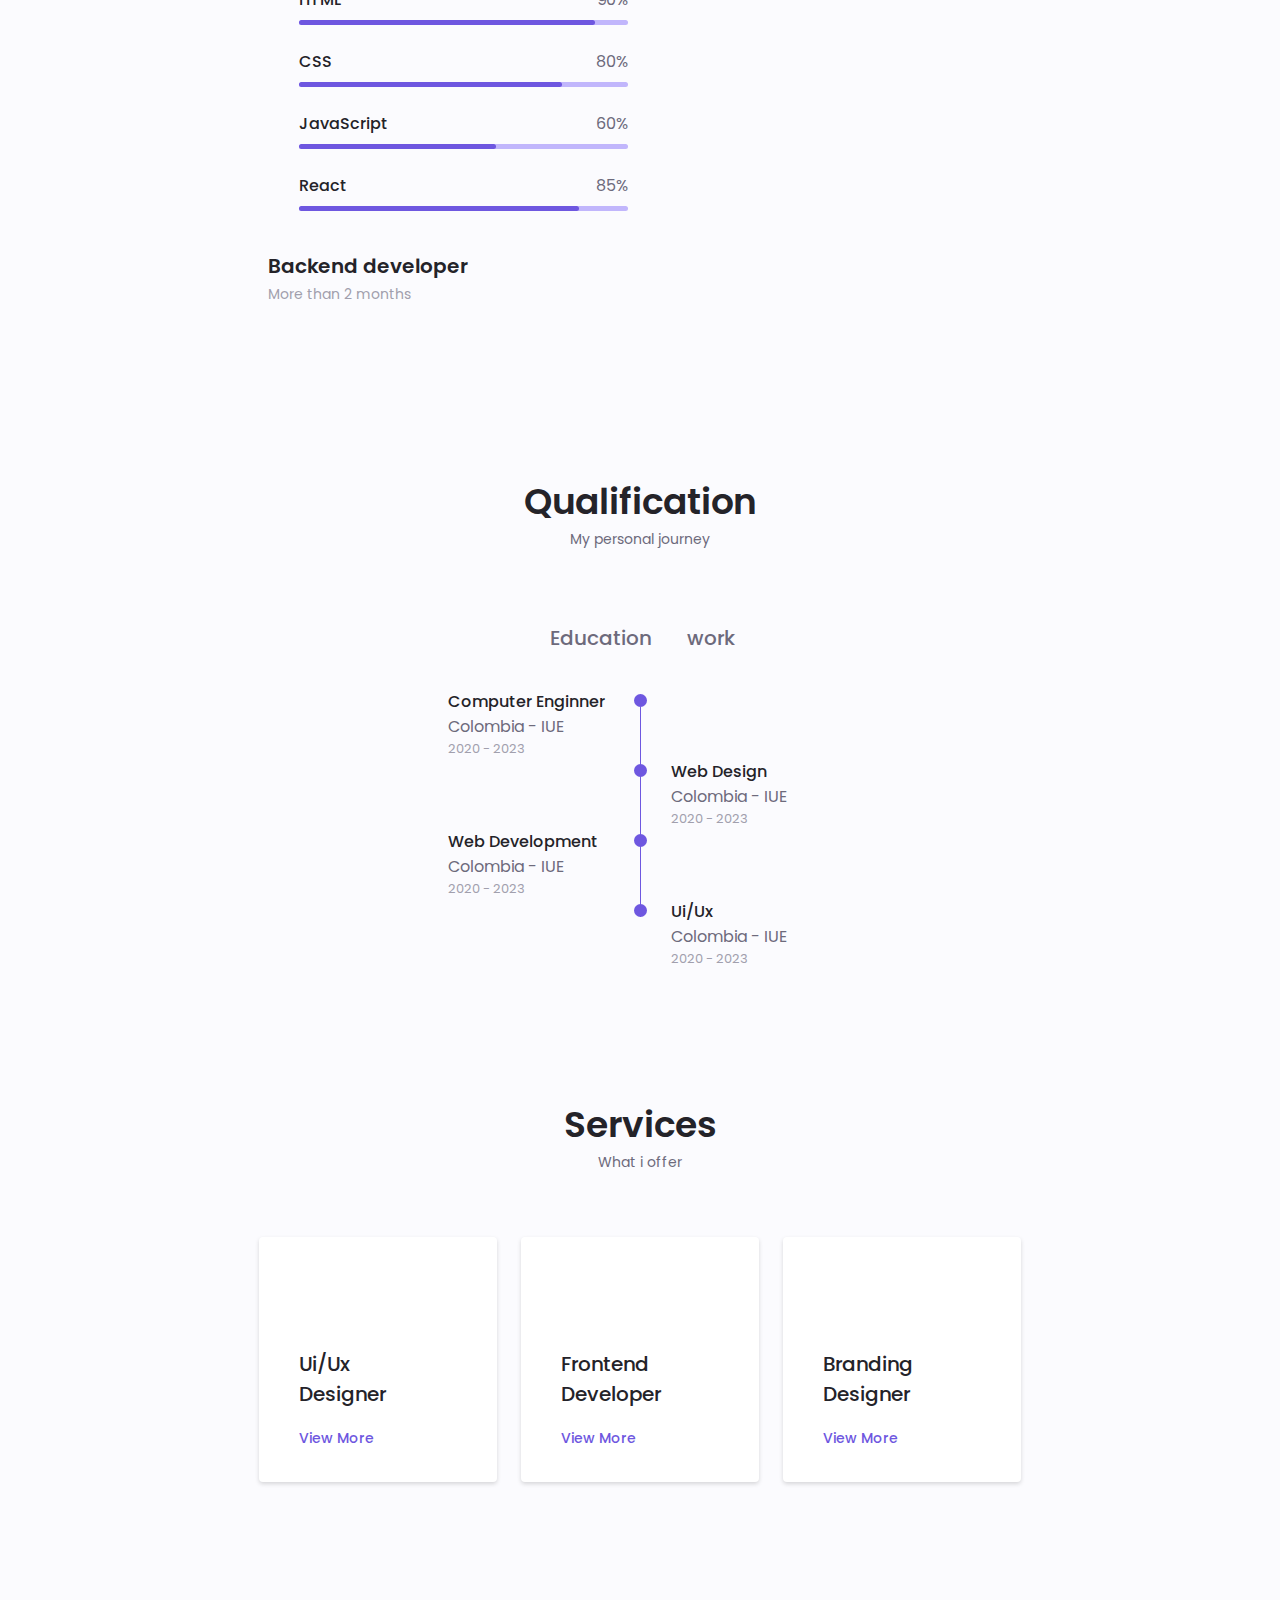
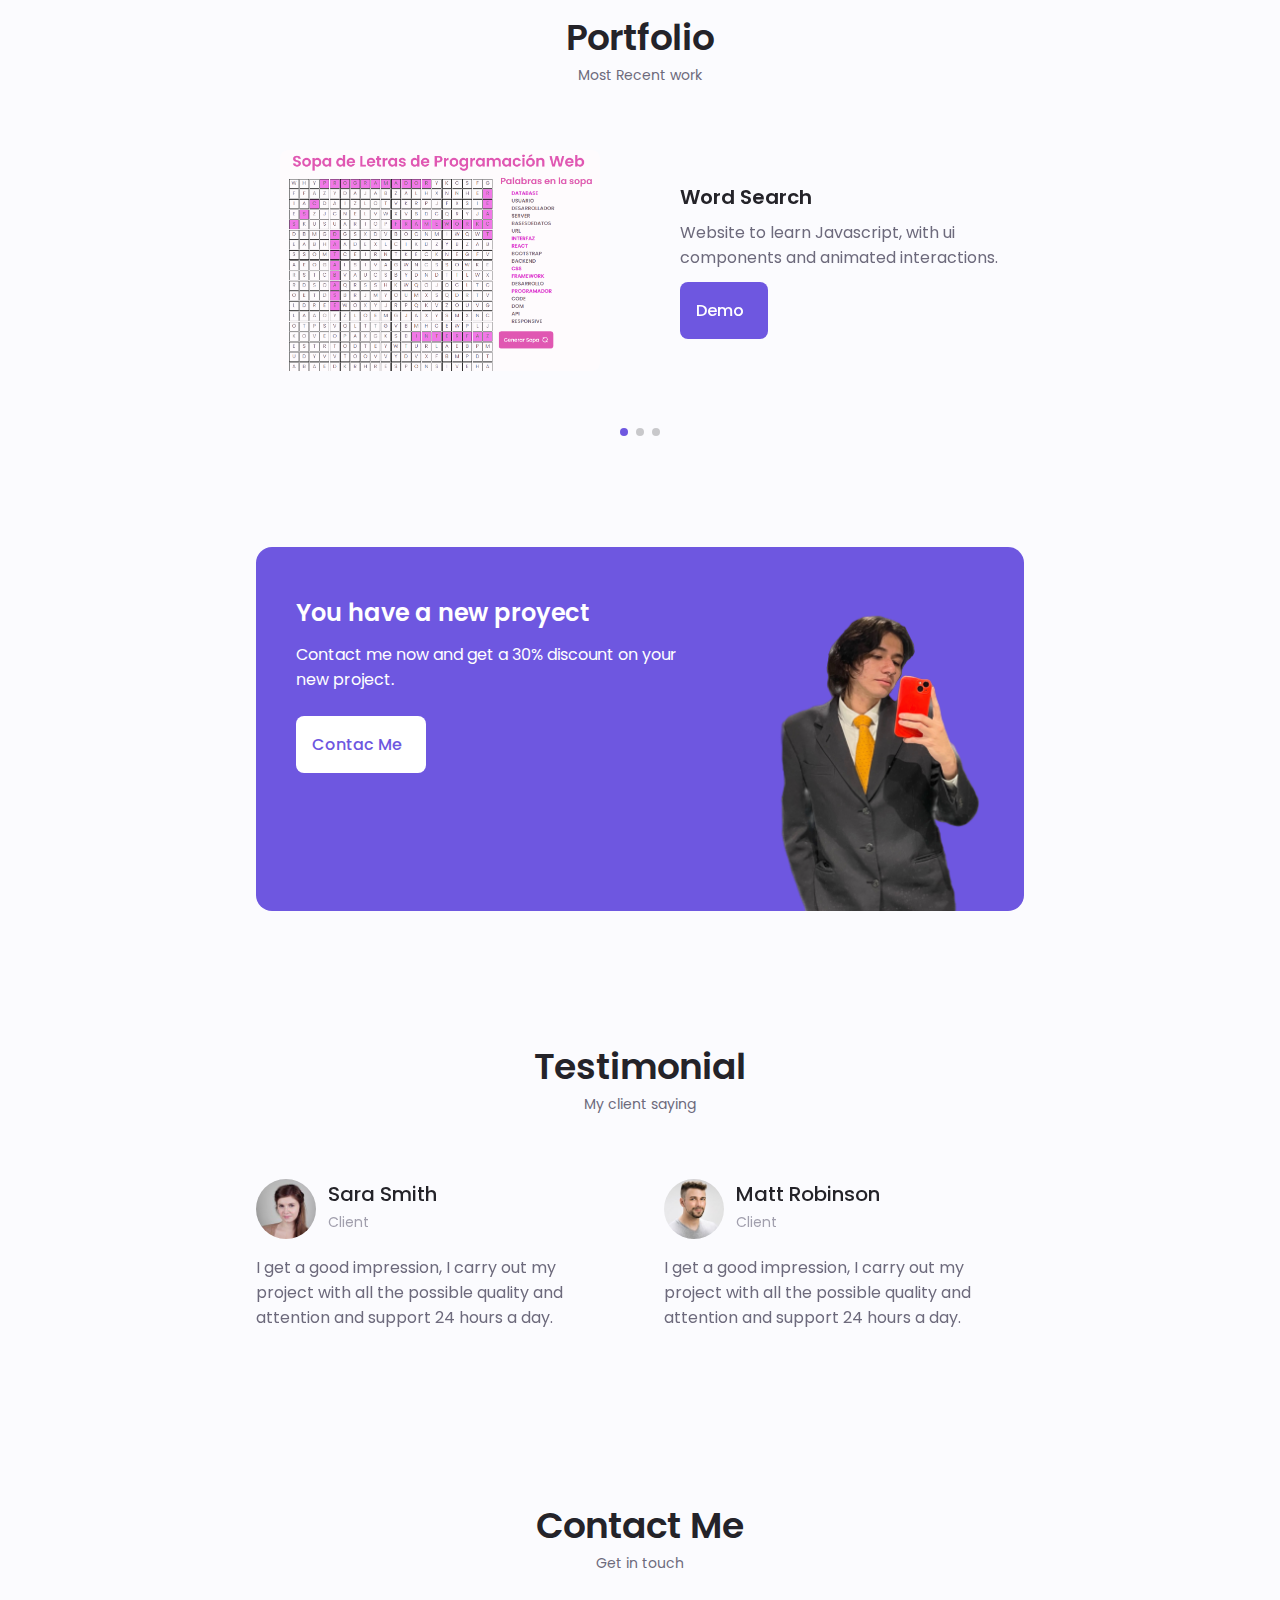
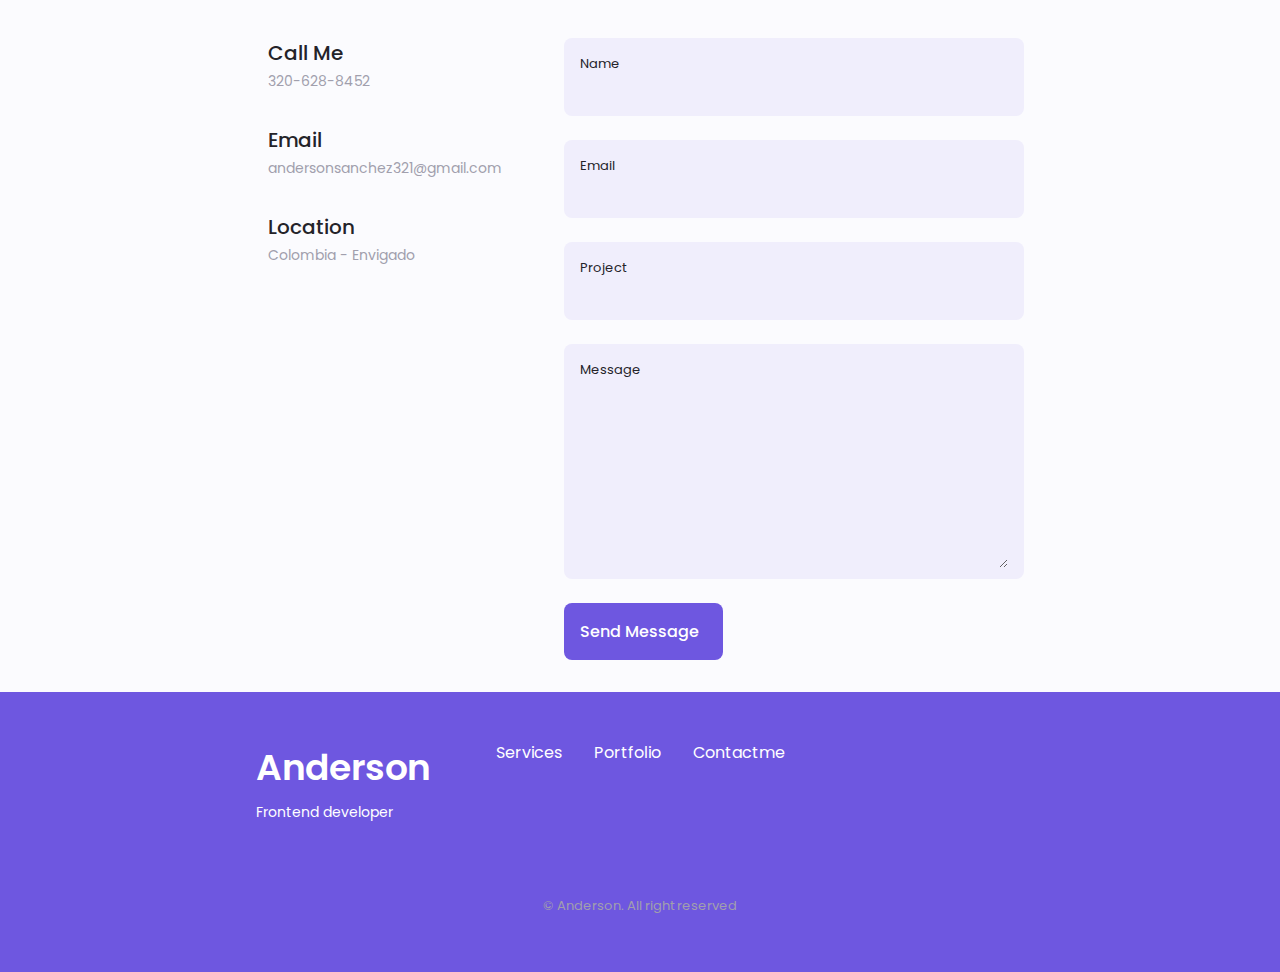
==== commit 2b8632f3: "Commit Word search" ====
--- a/index.html
+++ b/index.html
@@ -479,7 +479,7 @@
                                         <span class="qualification__subtitle">Figma - Spain</span>
                                         <div class="qualification__calendar">
                                             <i class="uil uil-calendar-alt"></i>
-                                            2020 - 2023
+                                            2024 - 2026
                                         </div>
                                     </div>
 
@@ -641,20 +641,20 @@
 
             <!--==================== PORTFOLIO ====================-->
             <section class="portfolio section" id="portfolio">
-<h2 class="section__title">Portfolio</h2>
+                <h2 class="section__title">Portfolio</h2>
                 <span class="section__subtitle">Most Recent work</span>
 
                 <div class="portfolio__container container swiper-container">
                     <div class="swiper-wrapper">
                           <!--==================== PORTFOLIO 1 ====================-->
                         <div class="portfolio__content grid swiper-slide">
-                            <img src="assets/img/portfolio1.jpg" alt="" class="portfolio__img">
+                            <img src="assets/img/portfolio1.png" alt="" class="portfolio__img">
 
                             <div class="portfolio__data">
-                                <h3 class="portfolio__title">Modern Website</h3>
-                                <p class="portfolio__description">Website adaptable to all devices, 
+                                <h3 class="portfolio__title">Word Search</h3>
+                                <p class="portfolio__description">Website to learn Javascript, 
                                     with ui components and animated interactions.</p>
-                                    <a href="" class="button button--flex button--small portfolio__button">
+                                    <a href="https://kuryx.neocities.org/Word_Search/" target="_blank" class="button button--flex button--small portfolio__button">
                                         Demo 
                                         <i class="uil uil-arrow-right button__icon"></i>
                                     </a>
--- a/assets/css/styles.css
+++ b/assets/css/styles.css
@@ -406,7 +406,6 @@
 .button:hover
 {
   background-color: var(--first-color-alt);
-  transform: scale(1.0);
 }
 
 .button__icon
@@ -435,7 +434,7 @@
 
 .button--small
 {
-  padding: .75rem 1rem;
+  padding: .75rem 6.rem;
 }
 
 .button--link
